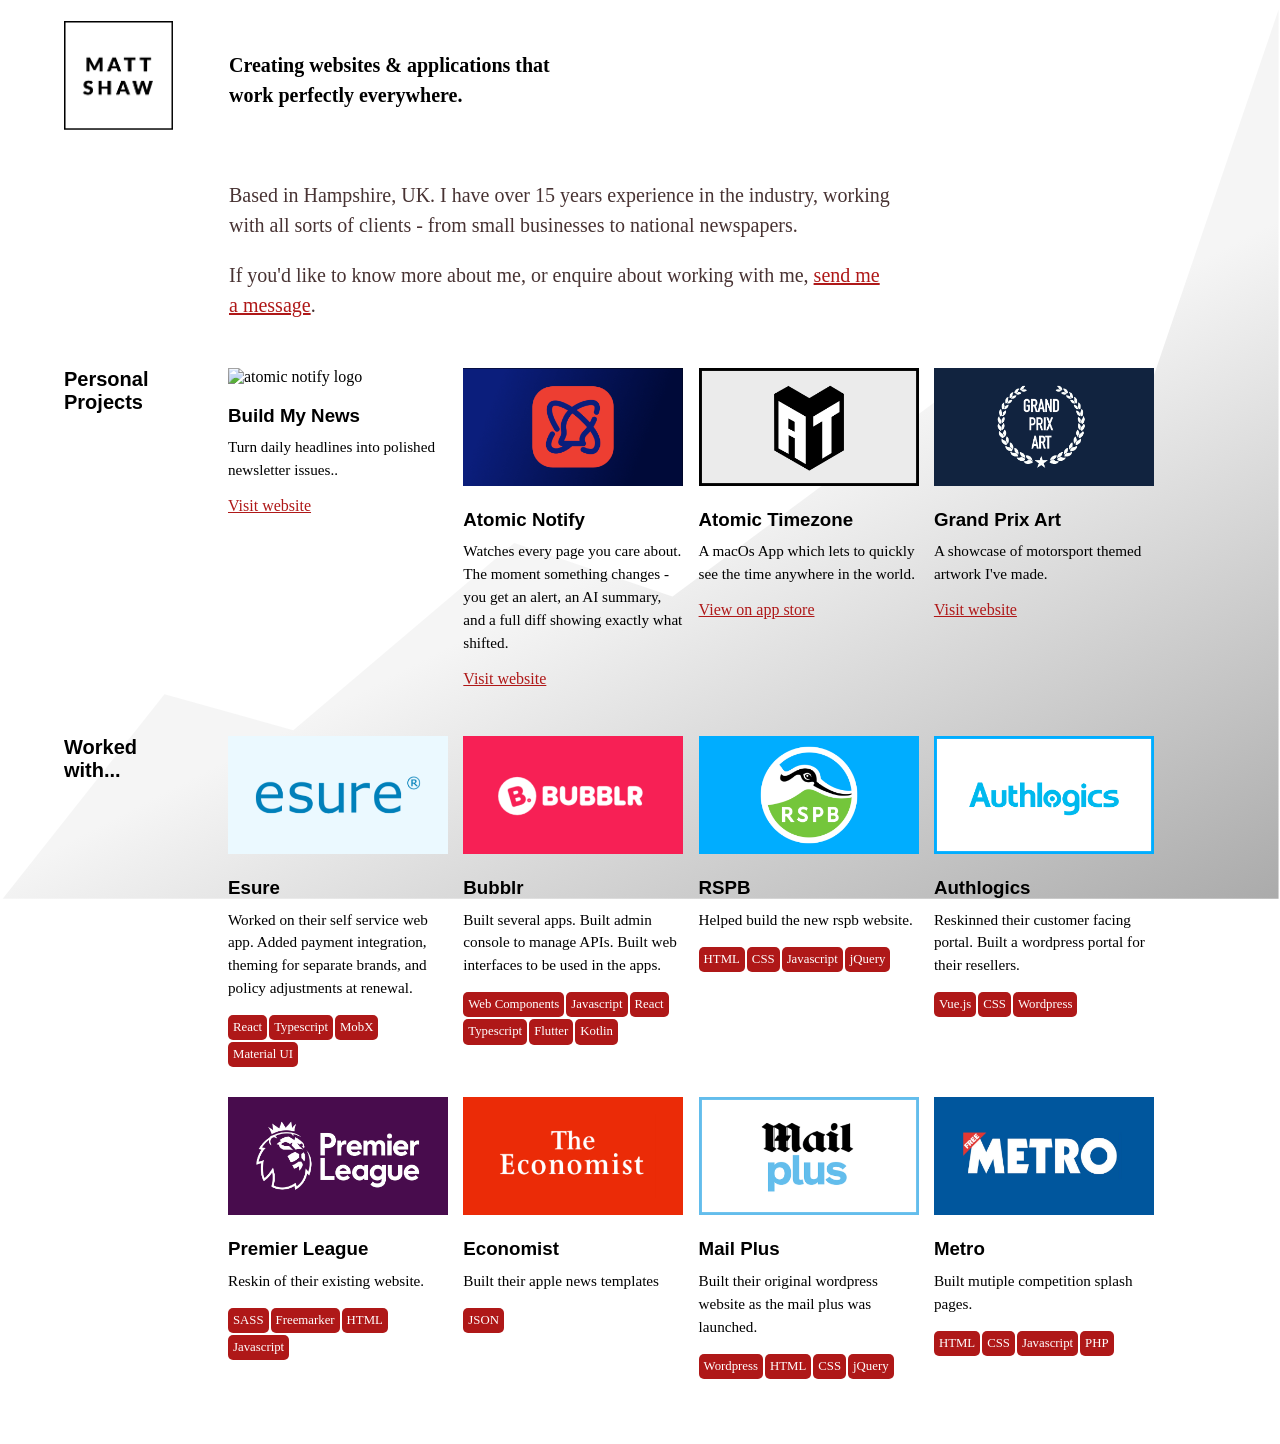
==== index.html @ e07a87ea "added build my news" ====
<!DOCTYPE html>
<html>
  <head>
    <meta charset="UTF-8" />
	<link href="css/normalise.css" rel="stylesheet"/>
	<link href="css/style.css" rel="stylesheet"/>
    <title>Matt Shaw - Designer & Developer</title>

    <meta name="viewport" content="width=device-width, initial-scale=1.0"> 
  </head>

  <body>
    <section class="intro">
        <h1 class="col1"><img src="img/logo.png" alt="Matt Shaw" /></h1>
        <p><strong>Creating websites & applications that work perfectly everywhere.</strong></p>
    </section>
    <section class="summary">
        <p>Based in Hampshire, UK. I have over 15 years experience in the industry, working with all sorts of clients - from small businesses to national newspapers.</p>
        <p>If you'd like to know more about me, or enquire about working with me, <a href="mailto:matt+website@mttshw.com">send me a message</a>.</p>
    </section>
    <section class="listing">
        <h2>Personal Projects</h2>
        <ul>
            <li>
                <img src="img/bmn.png" alt="atomic notify logo">
                <h3>Build My News</h3>
                <p>Turn daily headlines into polished newsletter issues..</p>
                <a href="https://buildmy.news/" target="_blank">Visit website</a>
            </li>
            <li>
                <img src="img/an.png" alt="atomic notify logo">
                <h3>Atomic Notify</h3>
                <p>Watches every page you care about. The moment something changes - you get an alert, an AI summary, and a full diff showing exactly what shifted.</p>
                <a href="https://atomicnotify.com/" target="_blank">Visit website</a>
            </li>
            <li>
                <img src="img/at.png" alt="atomic timezone logo">
                <h3>Atomic Timezone</h3>
                <p>A macOs App which lets to quickly see the time anywhere in the world.</p>
                <a href="https://apps.apple.com/gb/app/atomic-timezone/id6544810206" target="_blank">View on app store</a>
            </li>
            <li>
                <img src="img/gpa.png" alt="grand prix art logo">
                <h3>Grand Prix Art</h3>
                <p>A showcase of motorsport themed artwork I've made.</p>
                <a href="https://grandprixart.co.uk/" target="_blank">Visit website</a>
            </li>
        </ul>
    </section>
    <section class="listing">
        <h2>Worked with...</h2>
        <ul>
            <li>
                <img src="img/esure.png" alt="esure logo">
                <h3>Esure</h3>
                <p>Worked on their self service web app. Added payment integration, theming for separate brands, and policy adjustments at renewal.</p>
                <p><span>React</span><span>Typescript</span><span>MobX</span><span>Material UI</span></p>
            </li>
            <li>
                <img src="img/bubblr.png" alt="bubblr logo">
                <h3>Bubblr</h3>
                <p>Built several apps. Built admin console to manage APIs. Built web interfaces to be used in the apps.</p>
                <p><span>Web Components</span><span>Javascript</span><span>React</span><span>Typescript</span><span>Flutter</span><span>Kotlin</span></p>
            </li>
            <li>
                <img src="img/rspb.png" alt="RSPB logo">
                <h3>RSPB</h3>
                <p>Helped build the new rspb website.</p>
                <p><span>HTML</span><span>CSS</span><span>Javascript</span><span>jQuery</span></p>
            </li>
            <li>
                <img src="img/authlogics.png" alt="Authlogics logo">
                <h3>Authlogics</h3>
                <p>Reskinned their customer facing portal. Built a wordpress portal for their resellers.</p>
                <p><span>Vue.js</span><span>CSS</span><span>Wordpress</span></p>
            </li>
            <li>
                <img src="img/pl.png" alt="Premier League logo">
                <h3>Premier League</h3>
                <p>Reskin of their existing website.</p>
                <p><span>SASS</span><span>Freemarker</span><span>HTML</span><span>Javascript</span></p>
            </li>
            <li>
                <img src="img/economist.png" alt="Economist logo">
                <h3>Economist</h3>
                <p>Built their apple news templates</p>
                <p><span>JSON</span></p>
            </li>
            <li>
                <img src="img/mailplus.png" alt="Mail Plus logo">
                <h3>Mail Plus</h3>
                <p>Built their original wordpress website as the mail plus was launched.</p>
                <p><span>Wordpress</span><span>HTML</span><span>CSS</span><span>jQuery</span></p>
            </li>
            <li>
                <img src="img/metro.png" alt="Metro logo">
                <h3>Metro</h3>
                <p>Built mutiple competition splash pages.</p>
                <p><span>HTML</span><span>CSS</span><span>Javascript</span><span>PHP</span></p>
            </li>
        </ul>
    </section>
    <svg id="background" viewBox="0 0 1668 2388" preserveAspectRatio="none">
        <g clip-path="url(#_clip1)">
            <path d="M0.609,2386.9L213.212,1839.11L381.445,1934.7L669.485,1437.52L875.83,1579.85L1253.15,1010.52L1473.35,1164.9L1668.11,1.789L1668.11,2386.95L0.609,2386.9Z" style="fill:url(#_Linear2);"/>
        </g>
        <defs>
            <linearGradient id="_Linear2" x1="0" y1="0" x2="1" y2="0" gradientUnits="userSpaceOnUse" gradientTransform="matrix(907.239,867.837,-867.837,907.239,767.013,1523.65)"><stop offset="0" style="stop-color:rgb(245,245,245);stop-opacity:1"/><stop offset="1" style="stop-color:rgb(170,170,170);stop-opacity:1"/></linearGradient>
        </defs>
    </svg>
  </body>
  <script>
    const svg = document.querySelector('svg');
    const path = svg.querySelector('path');
    setInterval( () => {                                
        path.setAttribute("d", `M0.609,2386.9L213.212,${randomY(1639, 2039)}.11L381.445,${randomY(1734, 2134)}.7L669.485,${randomY(1237, 1637)}.52L875.83,${randomY(1379, 1779)}.85L1253.15,${randomY(810, 1210)}.52L1473.35,${randomY(964, 1364)}.9L1668.11,1.789L1668.11,2386.95L0.609,2386.9Z`);
        // console.log(path.d);
    }, 2600);
    const randomY = (min, max) => {
        return Math.floor(Math.random() * (max - min + 1) + min);
    }
  </script>
</html>
---- css/normalise.css ----
/* Document
 * ========================================================================== */

/**
 * 1. Correct the line height in all browsers.
 * 2. Prevent adjustments of font size after orientation changes in
 *    IE on Windows Phone and in iOS.
 */

 html {
    line-height: 1.15; /* 1 */
    -ms-text-size-adjust: 100%; /* 2 */
    -webkit-text-size-adjust: 100%; /* 2 */
  }
  
  /* Sections
   * ========================================================================== */
  
  /**
   * Correct the font size and margin on `h1` elements within `section` and
   * `article` contexts in Chrome, Edge, Firefox, and Safari.
   */
  
  h1 {
    font-size: 2em;
    margin: 0.67em 0;
  }
  
  /* Grouping content
   * ========================================================================== */
  
  /**
   * Remove the margin on nested lists in Chrome, Edge, IE, and Safari.
   */
  
  dl dl,
  dl ol,
  dl ul,
  ol dl,
  ul dl {
    margin: 0;
  }
  
  /**
   * Remove the margin on nested lists in Edge 18- and IE.
   */
  
  ol ol,
  ol ul,
  ul ol,
  ul ul {
    margin: 0;
  }

  body {
    padding: 0;
    margin: 0;
  }
  
  /**
   * 1. Add the correct box sizing in Firefox.
   * 2. Correct the inheritance of border color in Firefox.
   * 3. Show the overflow in Edge 18- and IE.
   */
  
  hr {
    box-sizing: content-box; /* 1 */
    color: inherit; /* 2 */
    height: 0; /* 1 */
    overflow: visible; /* 3 */
  }
  
  /**
   * Add the correct display in IE.
   */
  
  main {
    display: block;
  }
  
  /**
   * 1. Correct the inheritance and scaling of font size in all browsers.
   * 2. Correct the odd `em` font sizing in all browsers.
   */
  
  pre {
    font-family: monospace, monospace; /* 1 */
    font-size: 1em; /* 2 */
  }
  
  /* Text-level semantics
   * ========================================================================== */
  
  /**
   * Remove the gray background on active links in IE 10.
   */
  
  a {
    background-color: transparent;
  }
  
  /**
   * Add the correct text decoration in Edge 18-, IE, and Safari.
   */
  
  abbr[title] {
    text-decoration: underline;
    text-decoration: underline dotted;
  }
  
  /**
   * Add the correct font weight in Chrome, Edge, and Safari.
   */
  
  b,
  strong {
    font-weight: bolder;
  }
  
  /**
   * 1. Correct the inheritance and scaling of font size in all browsers.
   * 2. Correct the odd `em` font sizing in all browsers.
   */
  
  code,
  kbd,
  samp {
    font-family: monospace, monospace; /* 1 */
    font-size: 1em; /* 2 */
  }
  
  /**
   * Add the correct font size in all browsers.
   */
  
  small {
    font-size: 80%;
  }
  
  /* Embedded content
   * ========================================================================== */
  
  /**
   * Add the correct display in IE 9-.
   */
  
  audio,
  video {
    display: inline-block;
  }
  
  /**
   * Add the correct display in iOS 4-7.
   */
  
  audio:not([controls]) {
    display: none;
    height: 0;
  }
  
  /**
   * Remove the border on images within links in IE 10-.
   */
  
  img {
    border-style: none;
  }
  
  /**
   * Hide the overflow in IE.
   */
  
  svg:not(:root) {
    overflow: hidden;
  }
  
  /* Tabular data
   * ========================================================================== */
  
  /**
   * 1. Correct table border color inheritance in all Chrome, Edge, and Safari.
   * 2. Remove text indentation from table contents in Chrome, Edge, and Safari.
   */
  
  table {
    border-color: inherit; /* 1 */
    text-indent: 0; /* 2 */
  }
  
  /* Forms
   * ========================================================================== */
  
  /**
   * Remove the margin on controls in Safari.
   */
  
  button,
  input,
  select {
    margin: 0;
  }
  
  /**
   * 1. Show the overflow in IE.
   * 2. Remove the inheritance of text transform in Edge 18-, Firefox, and IE.
   */
  
  button {
    overflow: visible; /* 1 */
    text-transform: none; /* 2 */
  }
  
  /**
   * Correct the inability to style buttons in iOS and Safari.
   */
  
  button,
  [type="button"],
  [type="reset"],
  [type="submit"] {
    -webkit-appearance: button;
  }
  
  /**
   * Correct the padding in Firefox.
   */
  
  fieldset {
    padding: 0.35em 0.75em 0.625em;
  }
  
  /**
   * Show the overflow in Edge 18- and IE.
   */
  
  input {
    overflow: visible;
  }
  
  /**
   * 1. Correct the text wrapping in Edge 18- and IE.
   * 2. Correct the color inheritance from `fieldset` elements in IE.
   */
  
  legend {
    box-sizing: border-box; /* 1 */
    color: inherit; /* 2 */
    display: table; /* 1 */
    max-width: 100%; /* 1 */
    white-space: normal; /* 1 */
  }
  
  /**
   * 1. Add the correct display in Edge 18- and IE.
   * 2. Add the correct vertical alignment in Chrome, Edge, and Firefox.
   */
  
  progress {
    display: inline-block; /* 1 */
    vertical-align: baseline; /* 2 */
  }
  
  /**
   * Remove the inheritance of text transform in Firefox.
   */
  
  select {
    text-transform: none;
  }
  
  /**
   * 1. Remove the margin in Firefox and Safari.
   * 2. Remove the default vertical scrollbar in IE.
   */
  
  textarea {
    margin: 0; /* 1 */
    overflow: auto; /* 2 */
  }
  
  /**
   * 1. Add the correct box sizing in IE 10-.
   * 2. Remove the padding in IE 10-.
   */
  
  [type="checkbox"],
  [type="radio"] {
    box-sizing: border-box; /* 1 */
    padding: 0; /* 2 */
  }
  
  /**
   * 1. Correct the odd appearance in Chrome, Edge, and Safari.
   * 2. Correct the outline style in Safari.
   */
  
  [type="search"] {
    -webkit-appearance: textfield; /* 1 */
    outline-offset: -2px; /* 2 */
  }
  
  /**
   * Correct the cursor style of increment and decrement buttons in Safari.
   */
  
  ::-webkit-inner-spin-button,
  ::-webkit-outer-spin-button {
    height: auto;
  }
  
  /**
   * Correct the text style of placeholders in Chrome, Edge, and Safari.
   */
  
  ::-webkit-input-placeholder {
    color: inherit;
    opacity: 0.54;
  }
  
  /**
   * Remove the inner padding in Chrome, Edge, and Safari on macOS.
   */
  
  ::-webkit-search-decoration {
    -webkit-appearance: none;
  }
  
  /**
   * 1. Correct the inability to style upload buttons in iOS and Safari.
   * 2. Change font properties to `inherit` in Safari.
   */
  
  ::-webkit-file-upload-button {
    -webkit-appearance: button; /* 1 */
    font: inherit; /* 2 */
  }
  
  /**
   * Remove the inner border and padding of focus outlines in Firefox.
   */
  
  ::-moz-focus-inner {
    border-style: none;
    padding: 0;
  }
  
  /**
   * Restore the focus outline styles unset by the previous rule in Firefox.
   */
  
  :-moz-focusring {
    outline: 1px dotted ButtonText;
  }
  
  /**
   * Remove the additional :invalid styles in Firefox.
   */
  
  :-moz-ui-invalid {
    box-shadow: none;
  }
  
  /* Interactive
   * ========================================================================== */
  
  /*
   * Add the correct display in Edge 18- and IE.
   */
  
  details {
    display: block;
  }
  
  /*
   * Add the correct styles in Edge 18-, IE, and Safari.
   */
  
  dialog {
    background-color: white;
    border: solid;
    color: black;
    display: block;
    height: -moz-fit-content;
    height: -webkit-fit-content;
    height: fit-content;
    left: 0;
    margin: auto;
    padding: 1em;
    position: absolute;
    right: 0;
    width: -moz-fit-content;
    width: -webkit-fit-content;
    width: fit-content;
  }
  
  dialog:not([open]) {
    display: none;
  }
  
  /*
   * Add the correct display in all browsers.
   */
  
  summary {
    display: list-item;
  }
  
  /* Scripting
   * ========================================================================== */
  
  /**
   * Add the correct display in IE 9-.
   */
  
  canvas {
    display: inline-block;
  }
  
  /**
   * Add the correct display in IE.
   */
  
  template {
    display: none;
  }
  
  /* User interaction
   * ========================================================================== */
  
  /**
   * Add the correct display in IE 10-.
   */
  
  [hidden] {
    display: none;
  }
---- css/style.css ----
body {
    font-family: Georgia, 'Times New Roman', Times, serif;
}
#background {
    position: fixed;
    width: 100vw;
    height: 100vh;
    top: 0;
    right: 0;
    z-index: -1;
}
.intro {
    display: flex;
    align-items: center;
}
p {
    font-size: 1.25rem;
    line-height: 1.5;
}
.intro p {
    max-width: 350px;
}
.col1 {
    width: 165px;
    margin-left: 5vw;
}
.col1 img {
    max-width: 109px;
}

.summary {
    margin-left: calc(5vw + 165px);
    max-width: 662px;
    margin-bottom: 3rem;
}
.summary p {
    color: #483333;
}

a {
    color: #AF1818;
}

.listing {
    display: flex;
    margin: 0 5vw 3rem;
}
.listing p {
    font-size: 0.95rem;
    margin-top: 0;
}
.listing h3 {
    font-family: Helvetica, Arial, sans-serif;
    margin-bottom: 10px;
}
.listing h2 {
    font-family: Helvetica, Arial, sans-serif;
    font-size: 1.25rem;
    margin-right: 30px;
    min-width: 134px;
    margin-top: 0;
    max-width: 134px;
}
.listing ul {
    margin: 0;
    padding: 0;
    list-style: none;
    display: grid;
    grid-template-columns: 25% 25% 25% 25%;
    max-width: 890px;
    width: 100%;
    grid-gap: 1vw;
}
.listing li {
    max-width: 220px;
}
.listing img {
    width: 100%;
}
.listing span {
    display: inline-block;
    padding: 3px 5px;
    border-radius: 5px;
    background: #AF1818;
    color: white;
    font-size: 0.8rem;
    margin: 0 2px 2px 0;
}

svg path {
    stroke: white;
    stroke-width: 4;
    transition: 2.5s;
}

@media (max-width: 1023px) {
    .listing ul {
        grid-template-columns: 33% 33% 33%;
    }
}

@media (max-width: 766px) {
    .listing ul {
        grid-template-columns: 50% 50%;
    }
}

@media (max-width: 550px) {
    p {
        font-size: 1rem;
    }
    .summary {
        margin-left: 5vw;
        margin-right: 5vw;
    }
    .col1 img {
        max-width: 70px;
        margin-right: 5vw;
    }
    .listing {
        flex-direction: column;
    }
    .listing h2 {    
        max-width: 100%;
    }
}
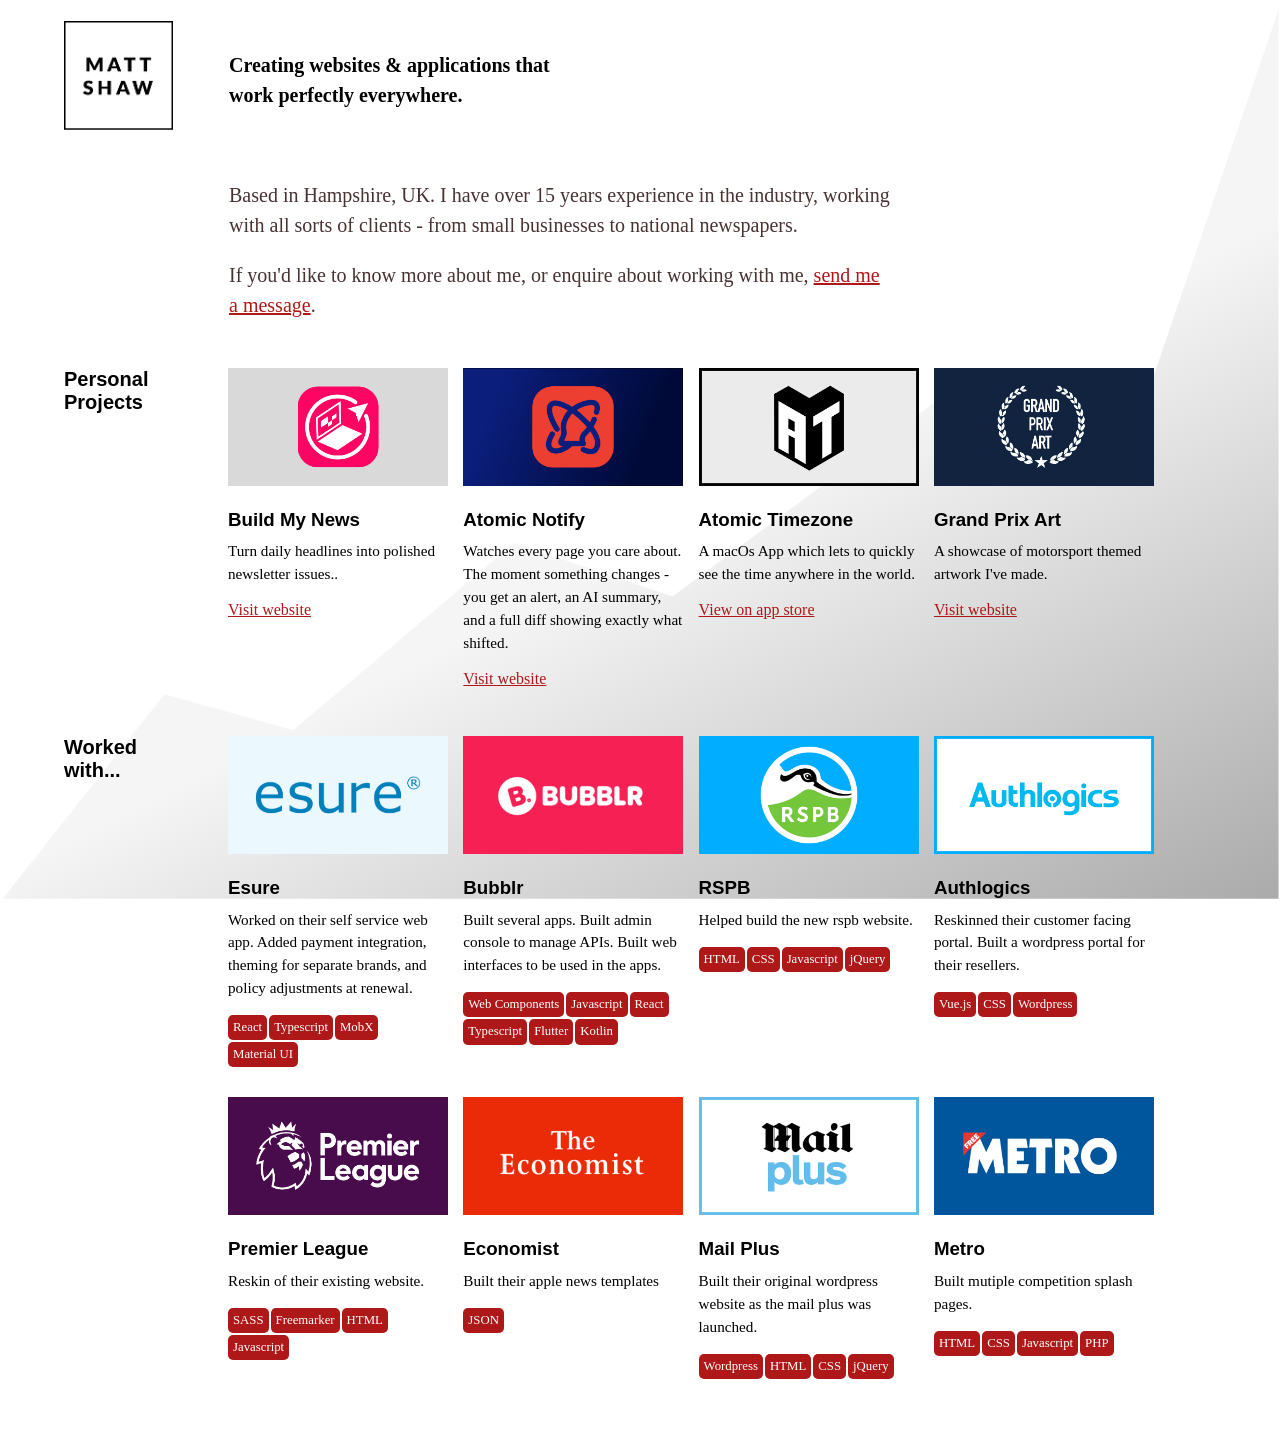
==== commit 23f3bcf9: "quick fix" ====
--- a/index.html
+++ b/index.html
@@ -22,7 +22,7 @@
         <h2>Personal Projects</h2>
         <ul>
             <li>
-                <img src="img/bmn.png" alt="atomic notify logo">
+                <img src="img/bmn.jpg" alt="build my news logo">
                 <h3>Build My News</h3>
                 <p>Turn daily headlines into polished newsletter issues..</p>
                 <a href="https://buildmy.news/" target="_blank">Visit website</a>
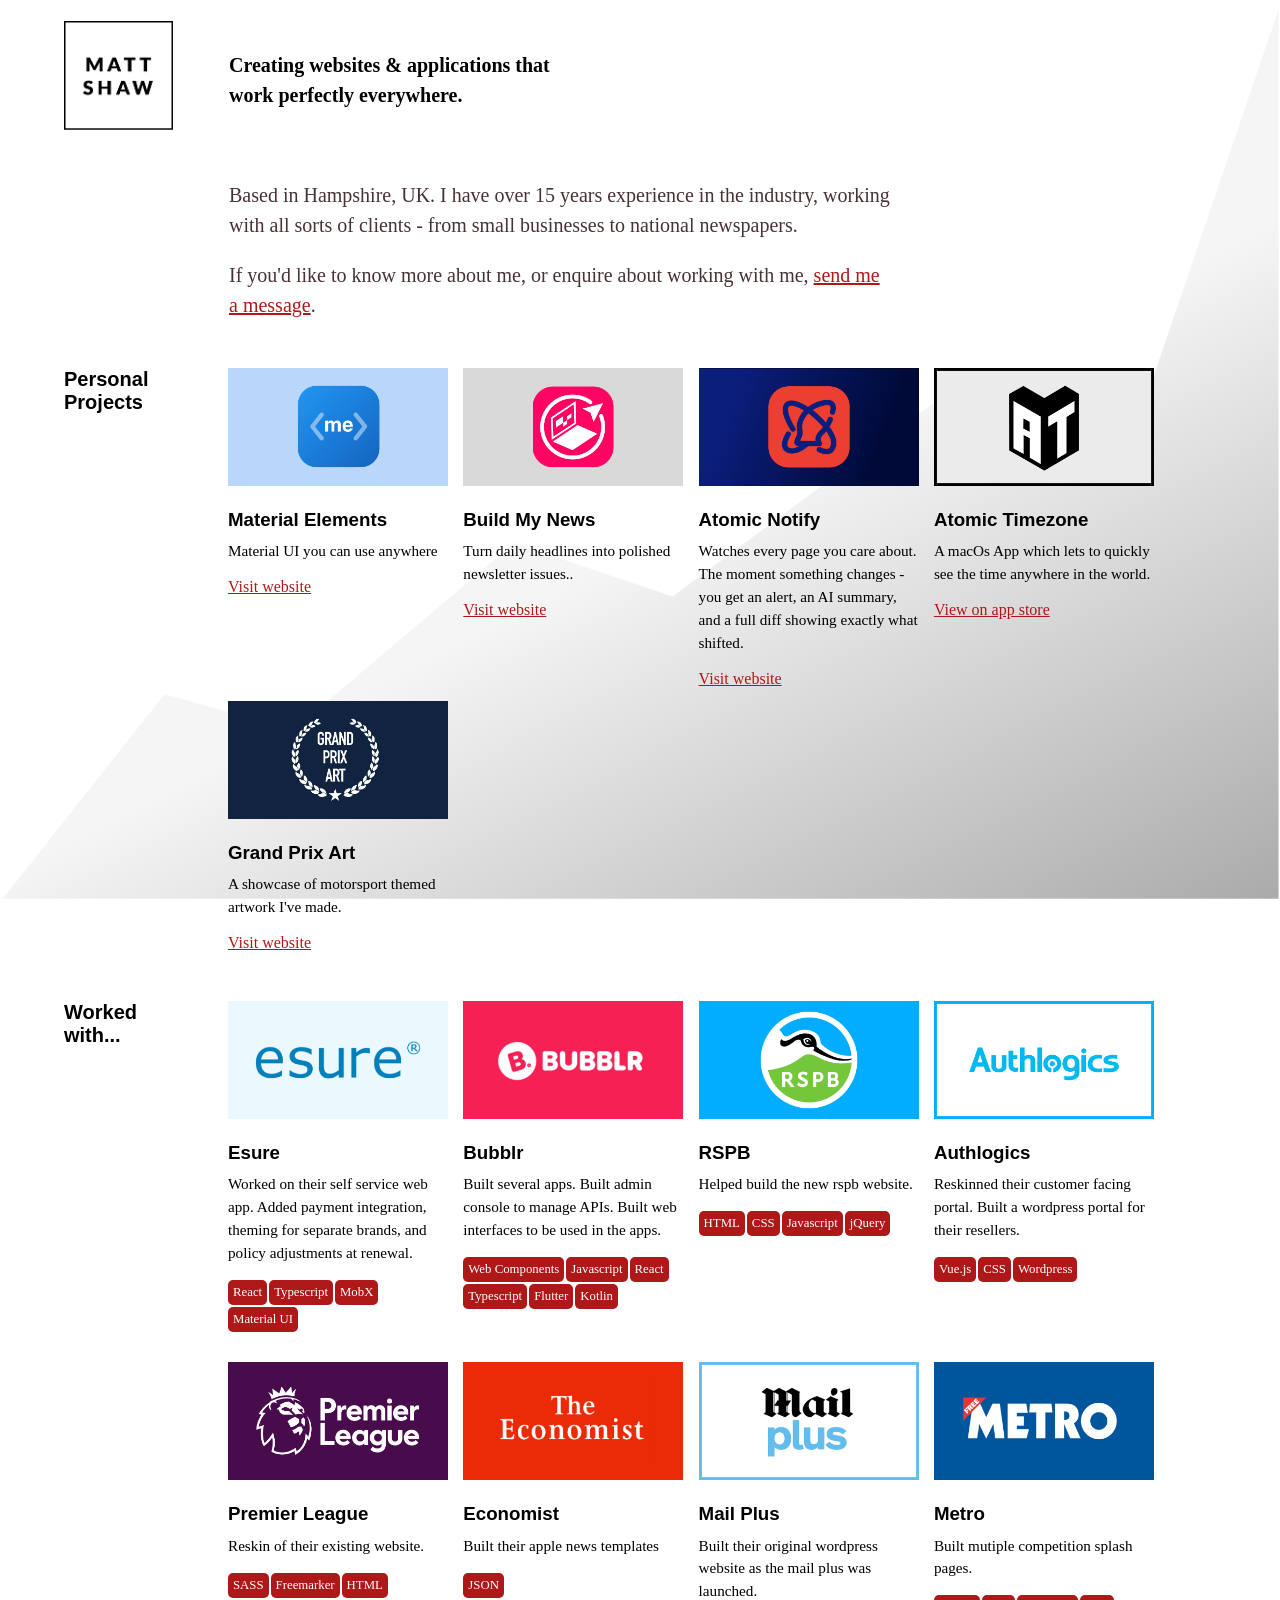
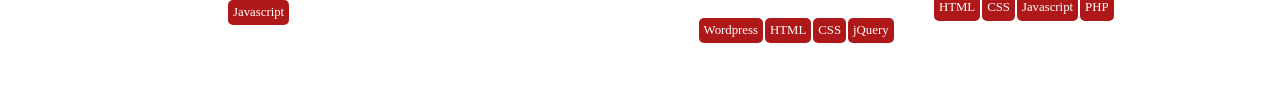
==== commit 3ae53ce6: "added material elements" ====
--- a/index.html
+++ b/index.html
@@ -21,6 +21,12 @@
     <section class="listing">
         <h2>Personal Projects</h2>
         <ul>
+            <li>
+                <img src="img/me.jpg" alt="material elements logo">
+                <h3>Material Elements</h3>
+                <p>Material UI you can use anywhere</p>
+                <a href="https://materialelements.io/" target="_blank">Visit website</a>
+            </li>
             <li>
                 <img src="img/bmn.jpg" alt="build my news logo">
                 <h3>Build My News</h3>
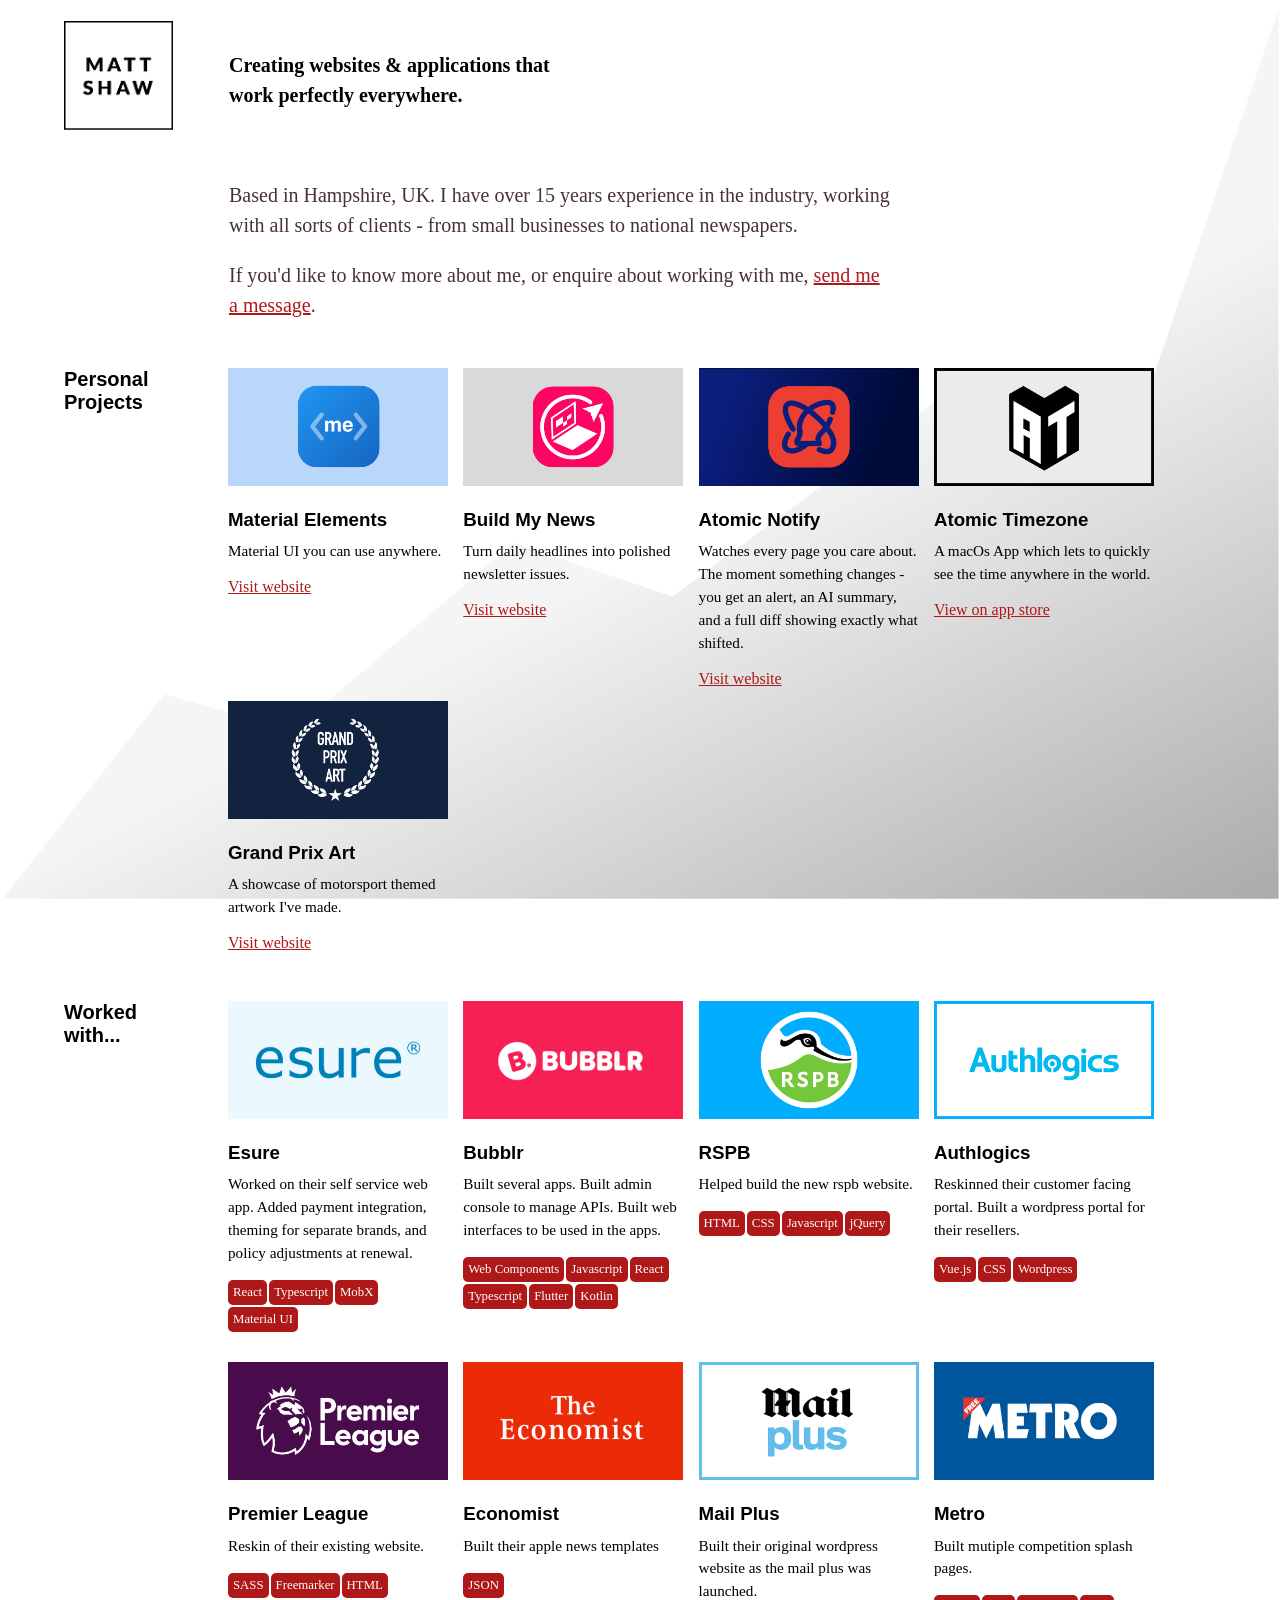
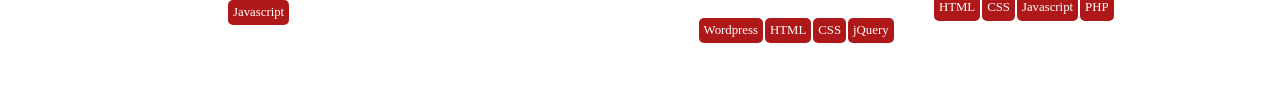
==== commit d2a47e1b: "small typo" ====
--- a/index.html
+++ b/index.html
@@ -24,13 +24,13 @@
             <li>
                 <img src="img/me.jpg" alt="material elements logo">
                 <h3>Material Elements</h3>
-                <p>Material UI you can use anywhere</p>
+                <p>Material UI you can use anywhere.</p>
                 <a href="https://materialelements.io/" target="_blank">Visit website</a>
             </li>
             <li>
                 <img src="img/bmn.jpg" alt="build my news logo">
                 <h3>Build My News</h3>
-                <p>Turn daily headlines into polished newsletter issues..</p>
+                <p>Turn daily headlines into polished newsletter issues.</p>
                 <a href="https://buildmy.news/" target="_blank">Visit website</a>
             </li>
             <li>
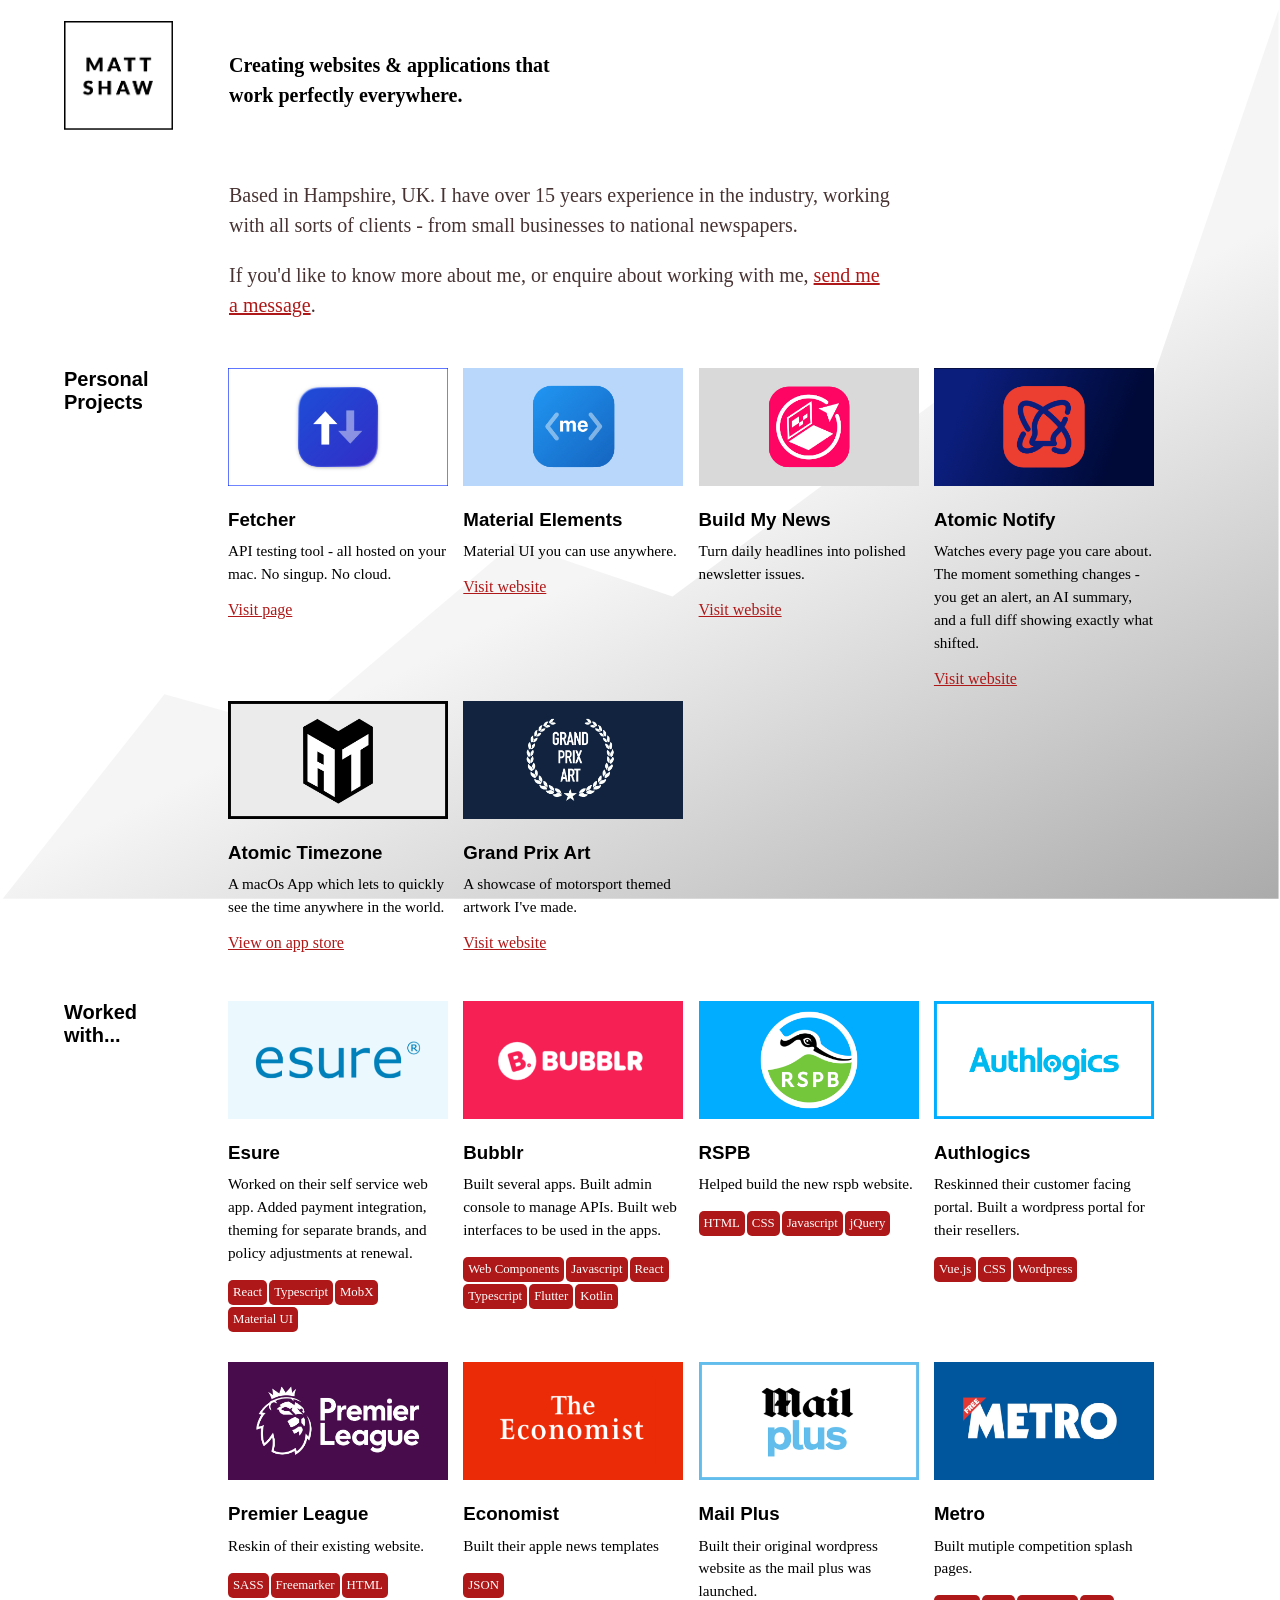
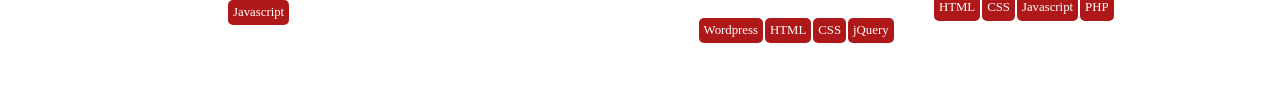
==== commit 1a1a5065: "added fetcher" ====
--- a/index.html
+++ b/index.html
@@ -21,6 +21,12 @@
     <section class="listing">
         <h2>Personal Projects</h2>
         <ul>
+            <li>
+                <img src="img/fe.jpg" alt="material elements logo">
+                <h3>Fetcher</h3>
+                <p>API testing tool - all hosted on your mac. No singup. No cloud.</p>
+                <a href="/fetcher" target="_blank">Visit page</a>
+            </li>
             <li>
                 <img src="img/me.jpg" alt="material elements logo">
                 <h3>Material Elements</h3>
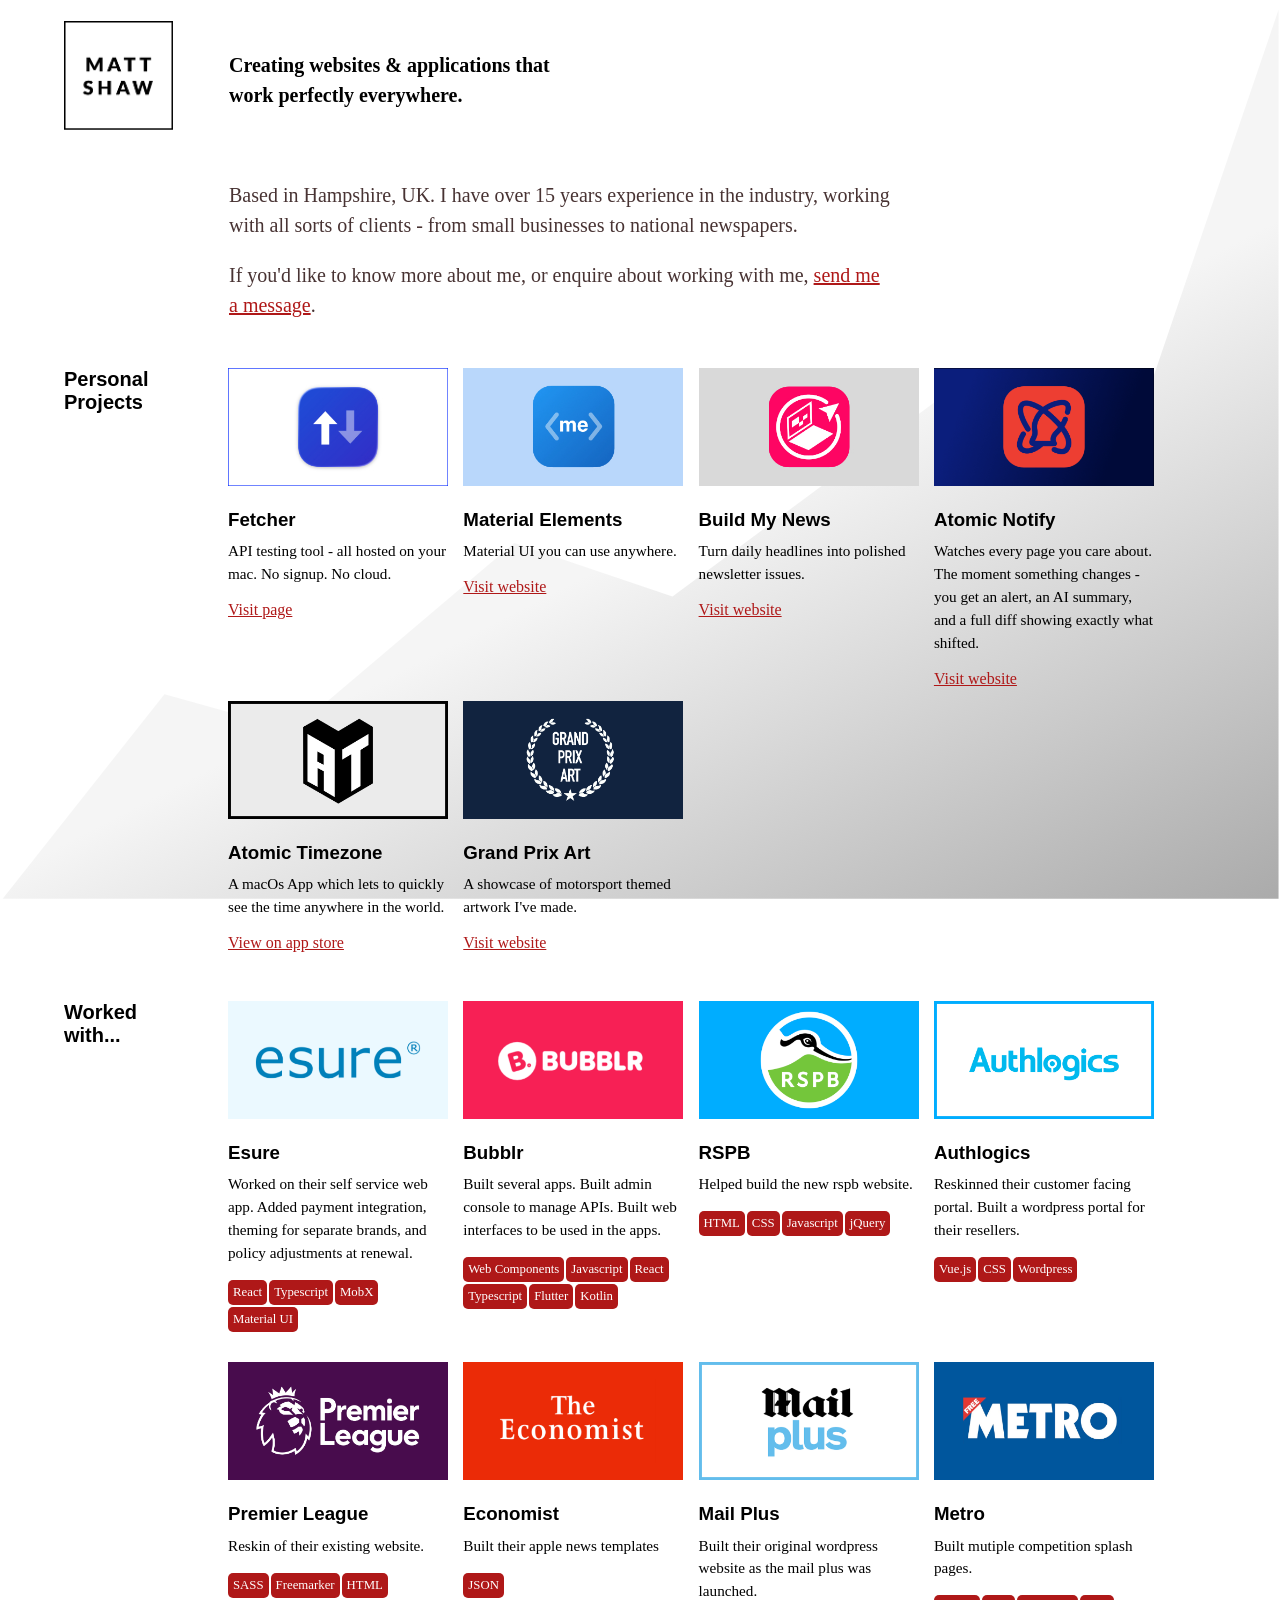
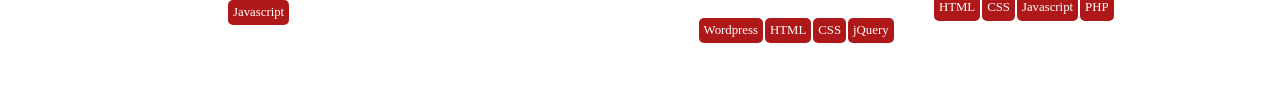
==== commit c9ef6ebb: "Fix typo in API description text" ====
--- a/index.html
+++ b/index.html
@@ -24,7 +24,7 @@
             <li>
                 <img src="img/fe.jpg" alt="material elements logo">
                 <h3>Fetcher</h3>
-                <p>API testing tool - all hosted on your mac. No singup. No cloud.</p>
+                <p>API testing tool - all hosted on your mac. No signup. No cloud.</p>
                 <a href="/fetcher" target="_blank">Visit page</a>
             </li>
             <li>
@@ -132,4 +132,4 @@
         return Math.floor(Math.random() * (max - min + 1) + min);
     }
   </script>
-</html>+</html>
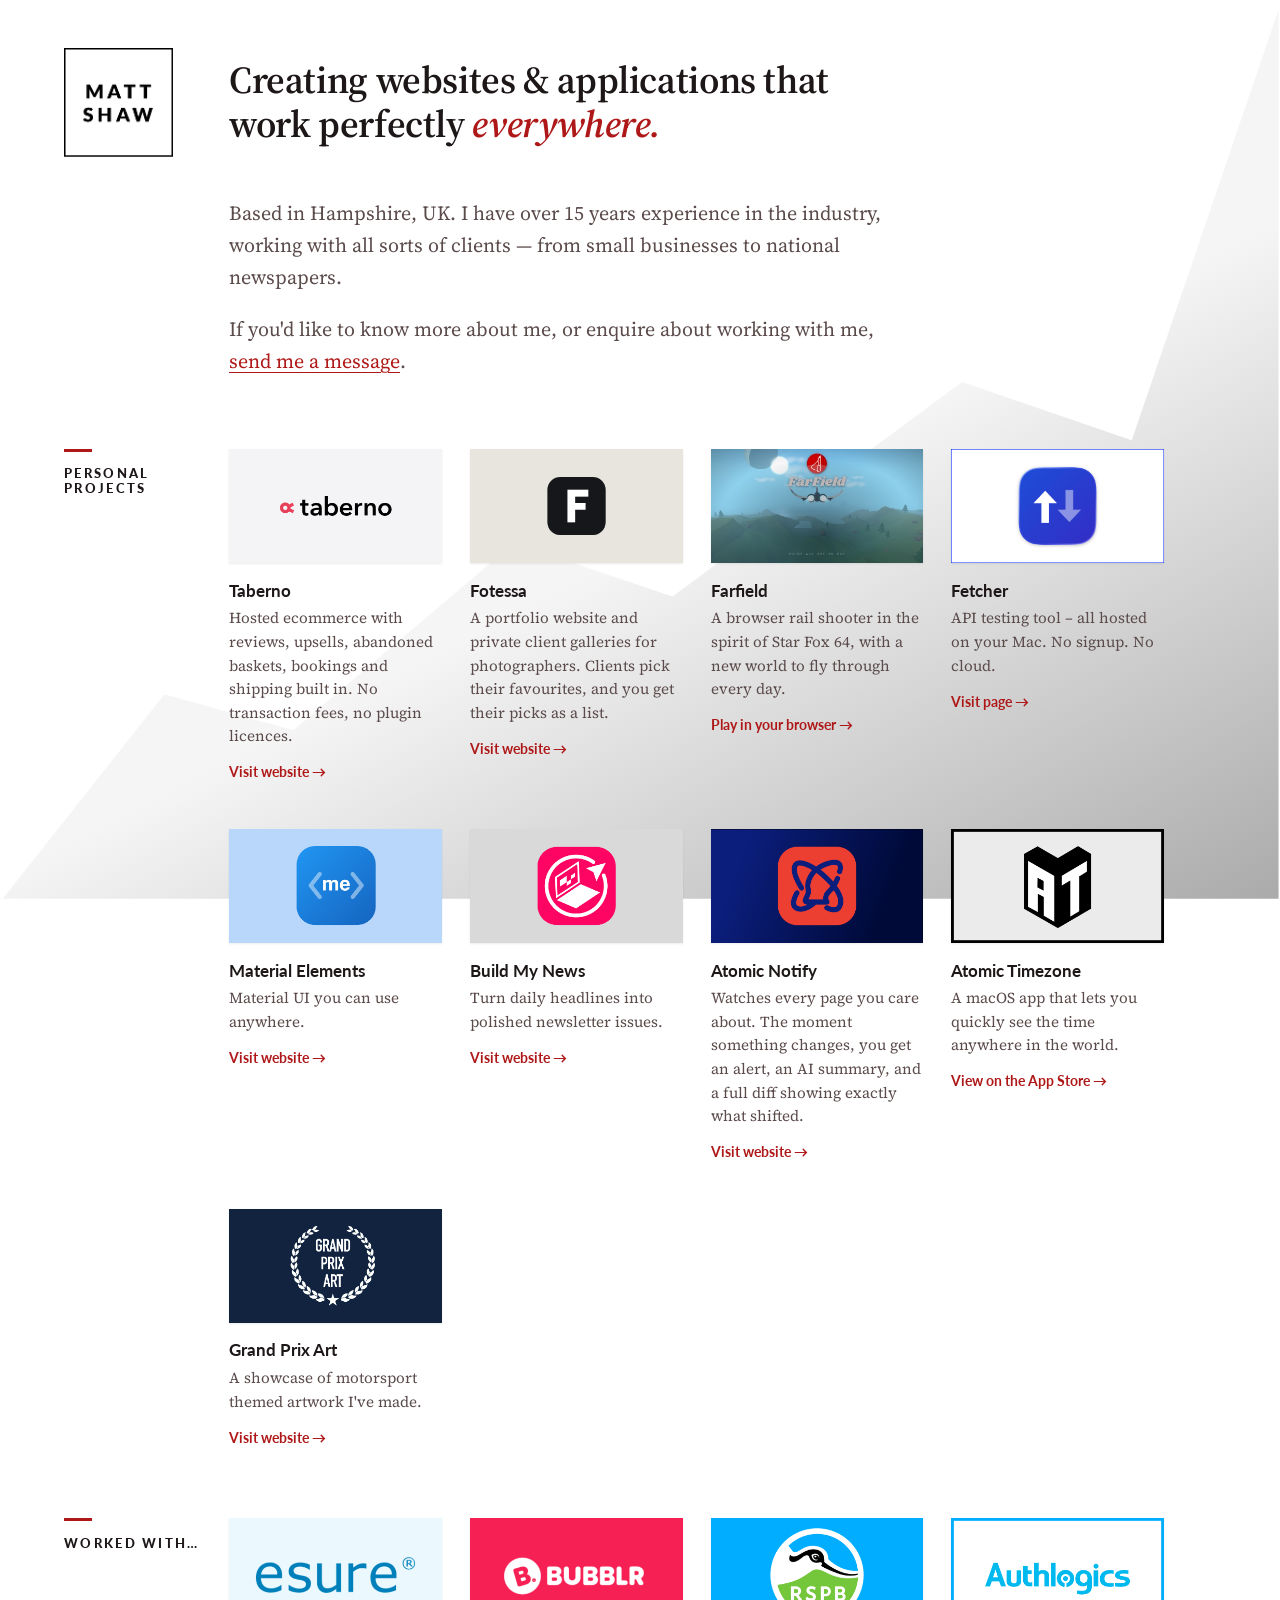
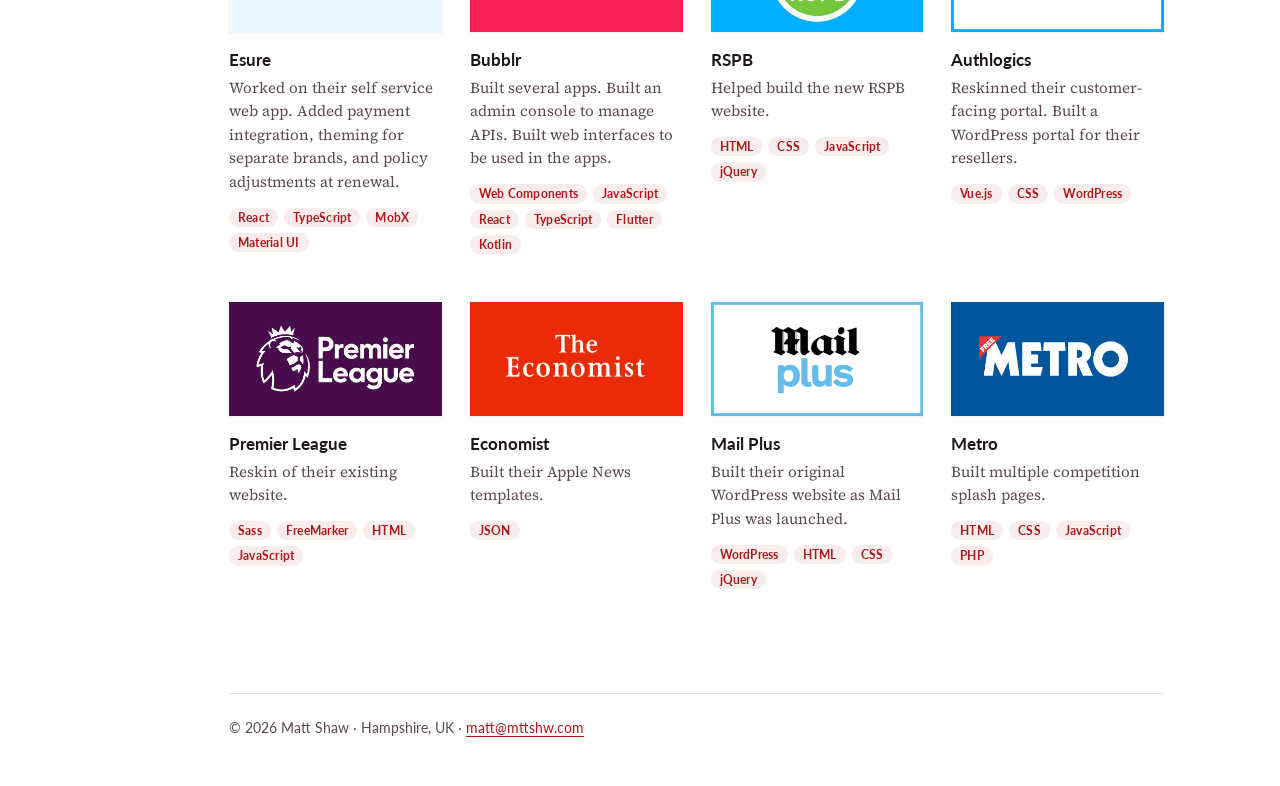
==== commit a2265ab4: "style updates + added extra projects" ====
--- a/index.html
+++ b/index.html
@@ -1,135 +1,176 @@
 <!DOCTYPE html>
-<html>
+<html lang="en" data-color-scheme="auto">
   <head>
     <meta charset="UTF-8" />
-	<link href="css/normalise.css" rel="stylesheet"/>
-	<link href="css/style.css" rel="stylesheet"/>
-    <title>Matt Shaw - Designer & Developer</title>
+    <meta name="viewport" content="width=device-width, initial-scale=1.0" />
+    <title>Matt Shaw — Designer &amp; Developer</title>
+    <meta name="description" content="Matt Shaw is a designer and developer based in Hampshire, UK, creating websites and applications that work perfectly everywhere." />
+    <meta name="theme-color" content="#ffffff" media="(prefers-color-scheme: light)" />
+    <meta name="theme-color" content="#121013" media="(prefers-color-scheme: dark)" />
+    <link rel="icon" href="img/logo.png" />
 
-    <meta name="viewport" content="width=device-width, initial-scale=1.0"> 
+    <link rel="preconnect" href="https://fonts.googleapis.com" />
+    <link rel="preconnect" href="https://fonts.gstatic.com" crossorigin />
+    <link href="https://fonts.googleapis.com/css2?family=Lato:wght@400;700;900&family=Source+Serif+4:ital,opsz,wght@0,8..60,400;0,8..60,600;1,8..60,400;1,8..60,600&display=swap" rel="stylesheet" />
+    <link href="css/normalise.css" rel="stylesheet" />
+    <link href="css/style.css" rel="stylesheet" />
   </head>
 
   <body>
-    <section class="intro">
-        <h1 class="col1"><img src="img/logo.png" alt="Matt Shaw" /></h1>
-        <p><strong>Creating websites & applications that work perfectly everywhere.</strong></p>
-    </section>
-    <section class="summary">
-        <p>Based in Hampshire, UK. I have over 15 years experience in the industry, working with all sorts of clients - from small businesses to national newspapers.</p>
-        <p>If you'd like to know more about me, or enquire about working with me, <a href="mailto:matt+website@mttshw.com">send me a message</a>.</p>
-    </section>
-    <section class="listing">
-        <h2>Personal Projects</h2>
-        <ul>
-            <li>
-                <img src="img/fe.jpg" alt="material elements logo">
-                <h3>Fetcher</h3>
-                <p>API testing tool - all hosted on your mac. No signup. No cloud.</p>
-                <a href="/fetcher" target="_blank">Visit page</a>
-            </li>
-            <li>
-                <img src="img/me.jpg" alt="material elements logo">
-                <h3>Material Elements</h3>
-                <p>Material UI you can use anywhere.</p>
-                <a href="https://materialelements.io/" target="_blank">Visit website</a>
-            </li>
-            <li>
-                <img src="img/bmn.jpg" alt="build my news logo">
-                <h3>Build My News</h3>
-                <p>Turn daily headlines into polished newsletter issues.</p>
-                <a href="https://buildmy.news/" target="_blank">Visit website</a>
-            </li>
-            <li>
-                <img src="img/an.png" alt="atomic notify logo">
-                <h3>Atomic Notify</h3>
-                <p>Watches every page you care about. The moment something changes - you get an alert, an AI summary, and a full diff showing exactly what shifted.</p>
-                <a href="https://atomicnotify.com/" target="_blank">Visit website</a>
-            </li>
-            <li>
-                <img src="img/at.png" alt="atomic timezone logo">
-                <h3>Atomic Timezone</h3>
-                <p>A macOs App which lets to quickly see the time anywhere in the world.</p>
-                <a href="https://apps.apple.com/gb/app/atomic-timezone/id6544810206" target="_blank">View on app store</a>
-            </li>
-            <li>
-                <img src="img/gpa.png" alt="grand prix art logo">
-                <h3>Grand Prix Art</h3>
-                <p>A showcase of motorsport themed artwork I've made.</p>
-                <a href="https://grandprixart.co.uk/" target="_blank">Visit website</a>
-            </li>
-        </ul>
-    </section>
-    <section class="listing">
-        <h2>Worked with...</h2>
-        <ul>
-            <li>
-                <img src="img/esure.png" alt="esure logo">
-                <h3>Esure</h3>
-                <p>Worked on their self service web app. Added payment integration, theming for separate brands, and policy adjustments at renewal.</p>
-                <p><span>React</span><span>Typescript</span><span>MobX</span><span>Material UI</span></p>
-            </li>
-            <li>
-                <img src="img/bubblr.png" alt="bubblr logo">
-                <h3>Bubblr</h3>
-                <p>Built several apps. Built admin console to manage APIs. Built web interfaces to be used in the apps.</p>
-                <p><span>Web Components</span><span>Javascript</span><span>React</span><span>Typescript</span><span>Flutter</span><span>Kotlin</span></p>
-            </li>
-            <li>
-                <img src="img/rspb.png" alt="RSPB logo">
-                <h3>RSPB</h3>
-                <p>Helped build the new rspb website.</p>
-                <p><span>HTML</span><span>CSS</span><span>Javascript</span><span>jQuery</span></p>
-            </li>
-            <li>
-                <img src="img/authlogics.png" alt="Authlogics logo">
-                <h3>Authlogics</h3>
-                <p>Reskinned their customer facing portal. Built a wordpress portal for their resellers.</p>
-                <p><span>Vue.js</span><span>CSS</span><span>Wordpress</span></p>
-            </li>
-            <li>
-                <img src="img/pl.png" alt="Premier League logo">
-                <h3>Premier League</h3>
-                <p>Reskin of their existing website.</p>
-                <p><span>SASS</span><span>Freemarker</span><span>HTML</span><span>Javascript</span></p>
-            </li>
-            <li>
-                <img src="img/economist.png" alt="Economist logo">
-                <h3>Economist</h3>
-                <p>Built their apple news templates</p>
-                <p><span>JSON</span></p>
-            </li>
-            <li>
-                <img src="img/mailplus.png" alt="Mail Plus logo">
-                <h3>Mail Plus</h3>
-                <p>Built their original wordpress website as the mail plus was launched.</p>
-                <p><span>Wordpress</span><span>HTML</span><span>CSS</span><span>jQuery</span></p>
-            </li>
-            <li>
-                <img src="img/metro.png" alt="Metro logo">
-                <h3>Metro</h3>
-                <p>Built mutiple competition splash pages.</p>
-                <p><span>HTML</span><span>CSS</span><span>Javascript</span><span>PHP</span></p>
-            </li>
-        </ul>
-    </section>
-    <svg id="background" viewBox="0 0 1668 2388" preserveAspectRatio="none">
-        <g clip-path="url(#_clip1)">
-            <path d="M0.609,2386.9L213.212,1839.11L381.445,1934.7L669.485,1437.52L875.83,1579.85L1253.15,1010.52L1473.35,1164.9L1668.11,1.789L1668.11,2386.95L0.609,2386.9Z" style="fill:url(#_Linear2);"/>
-        </g>
+    <svg id="background" viewBox="0 0 1668 2388" preserveAspectRatio="none" aria-hidden="true">
+        <path d="M0.609,2386.9L213.212,1839.11L381.445,1934.7L669.485,1437.52L875.83,1579.85L1253.15,1010.52L1473.35,1164.9L1668.11,1.789L1668.11,2386.95L0.609,2386.9Z" fill="url(#mountain)"/>
         <defs>
-            <linearGradient id="_Linear2" x1="0" y1="0" x2="1" y2="0" gradientUnits="userSpaceOnUse" gradientTransform="matrix(907.239,867.837,-867.837,907.239,767.013,1523.65)"><stop offset="0" style="stop-color:rgb(245,245,245);stop-opacity:1"/><stop offset="1" style="stop-color:rgb(170,170,170);stop-opacity:1"/></linearGradient>
+            <linearGradient id="mountain" x1="0" y1="0" x2="1" y2="0" gradientUnits="userSpaceOnUse" gradientTransform="matrix(907.239,867.837,-867.837,907.239,767.013,1523.65)">
+                <stop offset="0" class="mountain-start"/>
+                <stop offset="1" class="mountain-end"/>
+            </linearGradient>
         </defs>
     </svg>
+
+    <main class="page">
+        <header class="row intro">
+            <h1 class="logo"><img src="img/logo.png" alt="Matt Shaw" width="109" height="109" /></h1>
+            <p class="tagline">Creating websites &amp; applications that work perfectly <em>everywhere.</em></p>
+        </header>
+
+        <section class="row summary">
+            <div class="content">
+                <p>Based in Hampshire, UK. I have over 15 years experience in the industry, working with all sorts of clients — from small businesses to national newspapers.</p>
+                <p>If you'd like to know more about me, or enquire about working with me, <a href="mailto:matt+website@mttshw.com">send me a message</a>.</p>
+            </div>
+        </section>
+
+        <section class="row listing">
+            <h2>Personal Projects</h2>
+            <ul class="cards">
+                <li class="card card--linked">
+                    <img src="img/taberno.png" alt="Taberno logo" width="410" height="220" />
+                    <h3>Taberno</h3>
+                    <p>Hosted ecommerce with reviews, upsells, abandoned baskets, bookings and shipping built in. No transaction fees, no plugin licences.</p>
+                    <a class="card-link" href="https://taberno.io/" target="_blank" rel="noopener">Visit website <span aria-hidden="true">→</span></a>
+                </li>
+                <li class="card card--linked">
+                    <img src="img/fotessa.png" alt="Fotessa logo" width="410" height="220" />
+                    <h3>Fotessa</h3>
+                    <p>A portfolio website and private client galleries for photographers. Clients pick their favourites, and you get their picks as a list.</p>
+                    <a class="card-link" href="https://fotessa.com/" target="_blank" rel="noopener">Visit website <span aria-hidden="true">→</span></a>
+                </li>
+                <li class="card card--linked">
+                    <img src="img/farfield.jpg" alt="Farfield, a low-poly ship flying over hills" width="410" height="220" />
+                    <h3>Farfield</h3>
+                    <p>A browser rail shooter in the spirit of Star Fox 64, with a new world to fly through every day.</p>
+                    <a class="card-link" href="https://farfield.mttshw.com/" target="_blank" rel="noopener">Play in your browser <span aria-hidden="true">→</span></a>
+                </li>
+                <li class="card card--linked">
+                    <img src="img/fe.jpg" alt="Fetcher logo" width="410" height="220" />
+                    <h3>Fetcher</h3>
+                    <p>API testing tool – all hosted on your Mac. No signup. No cloud.</p>
+                    <a class="card-link" href="/fetcher" target="_blank">Visit page <span aria-hidden="true">→</span></a>
+                </li>
+                <li class="card card--linked">
+                    <img src="img/me.jpg" alt="Material Elements logo" width="410" height="220" />
+                    <h3>Material Elements</h3>
+                    <p>Material UI you can use anywhere.</p>
+                    <a class="card-link" href="https://materialelements.io/" target="_blank" rel="noopener">Visit website <span aria-hidden="true">→</span></a>
+                </li>
+                <li class="card card--linked">
+                    <img src="img/bmn.jpg" alt="Build My News logo" width="410" height="220" />
+                    <h3>Build My News</h3>
+                    <p>Turn daily headlines into polished newsletter issues.</p>
+                    <a class="card-link" href="https://buildmy.news/" target="_blank" rel="noopener">Visit website <span aria-hidden="true">→</span></a>
+                </li>
+                <li class="card card--linked">
+                    <img src="img/an.png" alt="Atomic Notify logo" width="410" height="220" />
+                    <h3>Atomic Notify</h3>
+                    <p>Watches every page you care about. The moment something changes, you get an alert, an AI summary, and a full diff showing exactly what shifted.</p>
+                    <a class="card-link" href="https://atomicnotify.com/" target="_blank" rel="noopener">Visit website <span aria-hidden="true">→</span></a>
+                </li>
+                <li class="card card--linked">
+                    <img src="img/at.png" alt="Atomic Timezone logo" width="410" height="220" />
+                    <h3>Atomic Timezone</h3>
+                    <p>A macOS app that lets you quickly see the time anywhere in the world.</p>
+                    <a class="card-link" href="https://apps.apple.com/gb/app/atomic-timezone/id6544810206" target="_blank" rel="noopener">View on the App Store <span aria-hidden="true">→</span></a>
+                </li>
+                <li class="card card--linked">
+                    <img src="img/gpa.png" alt="Grand Prix Art logo" width="410" height="220" />
+                    <h3>Grand Prix Art</h3>
+                    <p>A showcase of motorsport themed artwork I've made.</p>
+                    <a class="card-link" href="https://grandprixart.co.uk/" target="_blank" rel="noopener">Visit website <span aria-hidden="true">→</span></a>
+                </li>
+            </ul>
+        </section>
+
+        <section class="row listing">
+            <h2>Worked with…</h2>
+            <ul class="cards">
+                <li class="card">
+                    <img src="img/esure.png" alt="Esure logo" width="410" height="220" loading="lazy" />
+                    <h3>Esure</h3>
+                    <p>Worked on their self service web app. Added payment integration, theming for separate brands, and policy adjustments at renewal.</p>
+                    <ul class="tags"><li>React</li><li>TypeScript</li><li>MobX</li><li>Material UI</li></ul>
+                </li>
+                <li class="card">
+                    <img src="img/bubblr.png" alt="Bubblr logo" width="410" height="220" loading="lazy" />
+                    <h3>Bubblr</h3>
+                    <p>Built several apps. Built an admin console to manage APIs. Built web interfaces to be used in the apps.</p>
+                    <ul class="tags"><li>Web Components</li><li>JavaScript</li><li>React</li><li>TypeScript</li><li>Flutter</li><li>Kotlin</li></ul>
+                </li>
+                <li class="card">
+                    <img src="img/rspb.png" alt="RSPB logo" width="410" height="220" loading="lazy" />
+                    <h3>RSPB</h3>
+                    <p>Helped build the new RSPB website.</p>
+                    <ul class="tags"><li>HTML</li><li>CSS</li><li>JavaScript</li><li>jQuery</li></ul>
+                </li>
+                <li class="card">
+                    <img src="img/authlogics.png" alt="Authlogics logo" width="410" height="220" loading="lazy" />
+                    <h3>Authlogics</h3>
+                    <p>Reskinned their customer-facing portal. Built a WordPress portal for their resellers.</p>
+                    <ul class="tags"><li>Vue.js</li><li>CSS</li><li>WordPress</li></ul>
+                </li>
+                <li class="card">
+                    <img src="img/pl.png" alt="Premier League logo" width="410" height="220" loading="lazy" />
+                    <h3>Premier League</h3>
+                    <p>Reskin of their existing website.</p>
+                    <ul class="tags"><li>Sass</li><li>FreeMarker</li><li>HTML</li><li>JavaScript</li></ul>
+                </li>
+                <li class="card">
+                    <img src="img/economist.png" alt="The Economist logo" width="410" height="220" loading="lazy" />
+                    <h3>Economist</h3>
+                    <p>Built their Apple News templates.</p>
+                    <ul class="tags"><li>JSON</li></ul>
+                </li>
+                <li class="card">
+                    <img src="img/mailplus.png" alt="Mail Plus logo" width="410" height="220" loading="lazy" />
+                    <h3>Mail Plus</h3>
+                    <p>Built their original WordPress website as Mail Plus was launched.</p>
+                    <ul class="tags"><li>WordPress</li><li>HTML</li><li>CSS</li><li>jQuery</li></ul>
+                </li>
+                <li class="card">
+                    <img src="img/metro.png" alt="Metro logo" width="410" height="220" loading="lazy" />
+                    <h3>Metro</h3>
+                    <p>Built multiple competition splash pages.</p>
+                    <ul class="tags"><li>HTML</li><li>CSS</li><li>JavaScript</li><li>PHP</li></ul>
+                </li>
+            </ul>
+        </section>
+
+        <footer class="row footer">
+            <p class="content">© <span id="year">2026</span> Matt Shaw · Hampshire, UK · <a href="mailto:matt+website@mttshw.com">matt@mttshw.com</a></p>
+        </footer>
+    </main>
+
+    <script>
+        document.getElementById('year').textContent = new Date().getFullYear();
+
+        const randomY = (min, max) => {
+            return Math.floor(Math.random() * (max - min + 1) + min);
+        }
+        const path = document.querySelector('#background path');
+        const reduceMotion = window.matchMedia('(prefers-reduced-motion: reduce)');
+        setInterval( () => {
+            if (reduceMotion.matches || document.hidden) return;
+            path.setAttribute("d", `M0.609,2386.9L213.212,${randomY(1639, 2039)}.11L381.445,${randomY(1734, 2134)}.7L669.485,${randomY(1237, 1637)}.52L875.83,${randomY(1379, 1779)}.85L1253.15,${randomY(810, 1210)}.52L1473.35,${randomY(964, 1364)}.9L1668.11,1.789L1668.11,2386.95L0.609,2386.9Z`);
+        }, 2600);
+    </script>
   </body>
-  <script>
-    const svg = document.querySelector('svg');
-    const path = svg.querySelector('path');
-    setInterval( () => {                                
-        path.setAttribute("d", `M0.609,2386.9L213.212,${randomY(1639, 2039)}.11L381.445,${randomY(1734, 2134)}.7L669.485,${randomY(1237, 1637)}.52L875.83,${randomY(1379, 1779)}.85L1253.15,${randomY(810, 1210)}.52L1473.35,${randomY(964, 1364)}.9L1668.11,1.789L1668.11,2386.95L0.609,2386.9Z`);
-        // console.log(path.d);
-    }, 2600);
-    const randomY = (min, max) => {
-        return Math.floor(Math.random() * (max - min + 1) + min);
-    }
-  </script>
 </html>
--- a/css/style.css
+++ b/css/style.css
@@ -1,6 +1,69 @@
+:root {
+    --bg: #ffffff;
+    --text: #1d1717;
+    --muted: #5b4b4b;
+    --accent: #AF1818;
+    --accent-tint: rgba(175, 24, 24, 0.08);
+    --rule: rgba(29, 23, 23, 0.12);
+    --card-shadow: 0 14px 30px -14px rgba(29, 23, 23, 0.35);
+    --mountain-start: rgb(245, 245, 245);
+    --mountain-end: rgb(170, 170, 170);
+    --mountain-stroke: #ffffff;
+
+    --serif: 'Source Serif 4', Georgia, 'Times New Roman', Times, serif;
+    --sans: 'Lato', Helvetica, Arial, sans-serif;
+
+    --label: 165px;
+    --gutter: 5vw;
+}
+
+/* Pages opt in with <html data-color-scheme="auto"> */
+@media (prefers-color-scheme: dark) {
+    :root[data-color-scheme="auto"] {
+        --bg: #121013;
+        --text: #f3eeee;
+        --muted: #b9abab;
+        --accent: #ff6e61;
+        --accent-tint: rgba(255, 110, 97, 0.12);
+        --rule: rgba(243, 238, 238, 0.14);
+        --card-shadow: 0 14px 30px -14px rgba(0, 0, 0, 0.8);
+        --mountain-start: #19171a;
+        --mountain-end: #322d33;
+        --mountain-stroke: #121013;
+    }
+    .logo img {
+        filter: invert(1);
+    }
+}
+
 body {
-    font-family: Georgia, 'Times New Roman', Times, serif;
-}
+    background: var(--bg);
+    color: var(--text);
+    font-family: var(--serif);
+    -webkit-font-smoothing: antialiased;
+    text-rendering: optimizeLegibility;
+}
+p {
+    line-height: 1.5;
+}
+
+a {
+    color: var(--accent);
+    text-decoration-thickness: 1px;
+    text-underline-offset: 0.2em;
+    transition: text-decoration-thickness 0.2s;
+}
+a:hover {
+    text-decoration-thickness: 2px;
+}
+a:focus-visible {
+    outline: 2px solid var(--accent);
+    outline-offset: 3px;
+    border-radius: 2px;
+}
+
+/* Background */
+
 #background {
     position: fixed;
     width: 100vw;
@@ -9,118 +72,268 @@
     right: 0;
     z-index: -1;
 }
+#background path {
+    stroke: var(--mountain-stroke);
+    stroke-width: 4;
+    transition: 2.5s ease-in-out;
+}
+.mountain-start {
+    stop-color: var(--mountain-start);
+}
+.mountain-end {
+    stop-color: var(--mountain-end);
+}
+
+/* Layout */
+
+.page {
+    max-width: 1100px;
+    padding: 0 var(--gutter);
+}
+.row {
+    display: grid;
+    grid-template-columns: var(--label) minmax(0, 1fr);
+    margin-bottom: 4.5rem;
+}
+.row > :last-child,
+.content {
+    grid-column: 2;
+}
+
+/* Intro */
+
 .intro {
-    display: flex;
     align-items: center;
-}
-p {
+    padding-top: 3rem;
+    margin-bottom: 2.5rem;
+}
+.logo {
+    margin: 0;
+    line-height: 0;
+}
+.logo img {
+    width: 109px;
+    height: auto;
+}
+.tagline {
+    margin: 0;
+    max-width: 17em;
+    font-size: clamp(1.6rem, 1.1rem + 1.6vw, 2.4rem);
+    font-weight: 600;
+    line-height: 1.15;
+    letter-spacing: -0.01em;
+}
+.tagline em {
+    color: var(--accent);
+}
+
+/* Summary */
+
+.summary p {
+    max-width: 34em;
+    margin: 0 0 1.25rem;
     font-size: 1.25rem;
-    line-height: 1.5;
-}
-.intro p {
-    max-width: 350px;
-}
-.col1 {
-    width: 165px;
-    margin-left: 5vw;
-}
-.col1 img {
-    max-width: 109px;
-}
-
-.summary {
-    margin-left: calc(5vw + 165px);
-    max-width: 662px;
-    margin-bottom: 3rem;
-}
-.summary p {
-    color: #483333;
-}
-
-a {
-    color: #AF1818;
-}
-
-.listing {
-    display: flex;
-    margin: 0 5vw 3rem;
-}
-.listing p {
-    font-size: 0.95rem;
-    margin-top: 0;
-}
-.listing h3 {
-    font-family: Helvetica, Arial, sans-serif;
-    margin-bottom: 10px;
-}
+    line-height: 1.6;
+    color: var(--muted);
+}
+.summary p:last-child {
+    margin-bottom: 0;
+}
+
+/* Listings */
+
 .listing h2 {
-    font-family: Helvetica, Arial, sans-serif;
-    font-size: 1.25rem;
-    margin-right: 30px;
-    min-width: 134px;
-    margin-top: 0;
-    max-width: 134px;
-}
-.listing ul {
+    grid-column: 1;
+    align-self: start;
+    position: sticky;
+    top: 2rem;
+    margin: 0;
+    padding-right: 1.5rem;
+    font-family: var(--sans);
+    font-size: 0.8rem;
+    font-weight: 900;
+    letter-spacing: 0.18em;
+    text-transform: uppercase;
+}
+.listing h2::before {
+    content: '';
+    display: block;
+    width: 28px;
+    height: 3px;
+    margin-bottom: 0.9rem;
+    background: var(--accent);
+}
+
+.cards {
     margin: 0;
     padding: 0;
     list-style: none;
     display: grid;
-    grid-template-columns: 25% 25% 25% 25%;
-    max-width: 890px;
+    grid-template-columns: repeat(4, minmax(0, 1fr));
+    gap: 3rem 1.75rem;
+}
+
+.card {
+    position: relative;
+}
+.card img {
+    display: block;
     width: 100%;
-    grid-gap: 1vw;
-}
-.listing li {
-    max-width: 220px;
-}
-.listing img {
-    width: 100%;
-}
-.listing span {
+    height: auto;
+    aspect-ratio: 41 / 22;
+    box-shadow: 0 1px 2px rgba(0, 0, 0, 0.08);
+    transition: transform 0.35s cubic-bezier(.2, .7, .3, 1), box-shadow 0.35s;
+}
+.card h3 {
+    margin: 1.1rem 0 0.4rem;
+    font-family: var(--sans);
+    font-size: 1.05rem;
+    font-weight: 700;
+}
+.card p {
+    margin: 0 0 0.9rem;
+    font-size: 0.95rem;
+    line-height: 1.55;
+    color: var(--muted);
+}
+
+.card-link {
+    font-family: var(--sans);
+    font-size: 0.85rem;
+    font-weight: 700;
+    text-decoration: none;
+}
+.card-link span {
     display: inline-block;
-    padding: 3px 5px;
-    border-radius: 5px;
-    background: #AF1818;
-    color: white;
-    font-size: 0.8rem;
-    margin: 0 2px 2px 0;
-}
-
-svg path {
-    stroke: white;
-    stroke-width: 4;
-    transition: 2.5s;
-}
+    transition: transform 0.25s;
+}
+/* Makes the whole card clickable */
+.card-link::after {
+    content: '';
+    position: absolute;
+    inset: 0;
+}
+.card--linked:hover img,
+.card--linked:focus-within img {
+    transform: translateY(-4px);
+    box-shadow: var(--card-shadow);
+}
+.card--linked:hover .card-link span,
+.card--linked:focus-within .card-link span {
+    transform: translateX(4px);
+}
+.card--linked:hover .card-link {
+    text-decoration: underline;
+}
+.card-link:focus-visible {
+    outline: none;
+}
+.card-link:focus-visible::after {
+    outline: 2px solid var(--accent);
+    outline-offset: 6px;
+}
+
+.tags {
+    display: flex;
+    flex-wrap: wrap;
+    gap: 6px;
+    margin: 0;
+    padding: 0;
+    list-style: none;
+}
+.tags li {
+    padding: 3px 9px;
+    border-radius: 999px;
+    background: var(--accent-tint);
+    color: var(--accent);
+    font-family: var(--sans);
+    font-size: 0.72rem;
+    font-weight: 700;
+    letter-spacing: 0.02em;
+}
+
+/* Footer */
+
+.footer {
+    margin-bottom: 0;
+    padding: 2rem 0 3rem;
+}
+.footer p {
+    margin: 0;
+    padding-top: 1.5rem;
+    border-top: 1px solid var(--rule);
+    font-family: var(--sans);
+    font-size: 0.85rem;
+    color: var(--muted);
+}
+
+/* Entrance */
+
+@media (prefers-reduced-motion: no-preference) {
+    .row {
+        animation: rise 0.8s cubic-bezier(.2, .7, .3, 1) both;
+    }
+    .row:nth-child(2) { animation-delay: 0.08s; }
+    .row:nth-child(3) { animation-delay: 0.16s; }
+    .row:nth-child(n + 4) { animation-delay: 0.24s; }
+}
+@keyframes rise {
+    from {
+        opacity: 0;
+        transform: translateY(14px);
+    }
+}
+
+/* Responsive */
 
 @media (max-width: 1023px) {
-    .listing ul {
-        grid-template-columns: 33% 33% 33%;
+    .cards {
+        grid-template-columns: repeat(3, minmax(0, 1fr));
     }
 }
 
 @media (max-width: 766px) {
-    .listing ul {
-        grid-template-columns: 50% 50%;
-    }
-}
-
-@media (max-width: 550px) {
-    p {
-        font-size: 1rem;
-    }
-    .summary {
-        margin-left: 5vw;
-        margin-right: 5vw;
-    }
-    .col1 img {
-        max-width: 70px;
-        margin-right: 5vw;
-    }
-    .listing {
-        flex-direction: column;
-    }
-    .listing h2 {    
-        max-width: 100%;
-    }
-}+    :root {
+        --label: 130px;
+    }
+    .cards {
+        grid-template-columns: repeat(2, minmax(0, 1fr));
+        gap: 2.5rem 1.25rem;
+    }
+}
+
+@media (max-width: 600px) {
+    :root {
+        --gutter: 16px;
+    }
+    .row {
+        grid-template-columns: minmax(0, 1fr);
+        margin-bottom: 3.5rem;
+    }
+    .row > :last-child,
+    .content,
+    .listing h2 {
+        grid-column: 1;
+    }
+    .intro {
+        grid-template-columns: auto minmax(0, 1fr);
+        gap: 1.25rem;
+        padding-top: 1.5rem;
+    }
+    .intro .tagline {
+        grid-column: 2;
+    }
+    .logo img {
+        width: 72px;
+    }
+    .summary p {
+        font-size: 1.1rem;
+    }
+    .listing h2 {
+        position: static;
+        margin-bottom: 1.5rem;
+    }
+    .card p {
+        font-size: 0.9rem;
+    }
+}
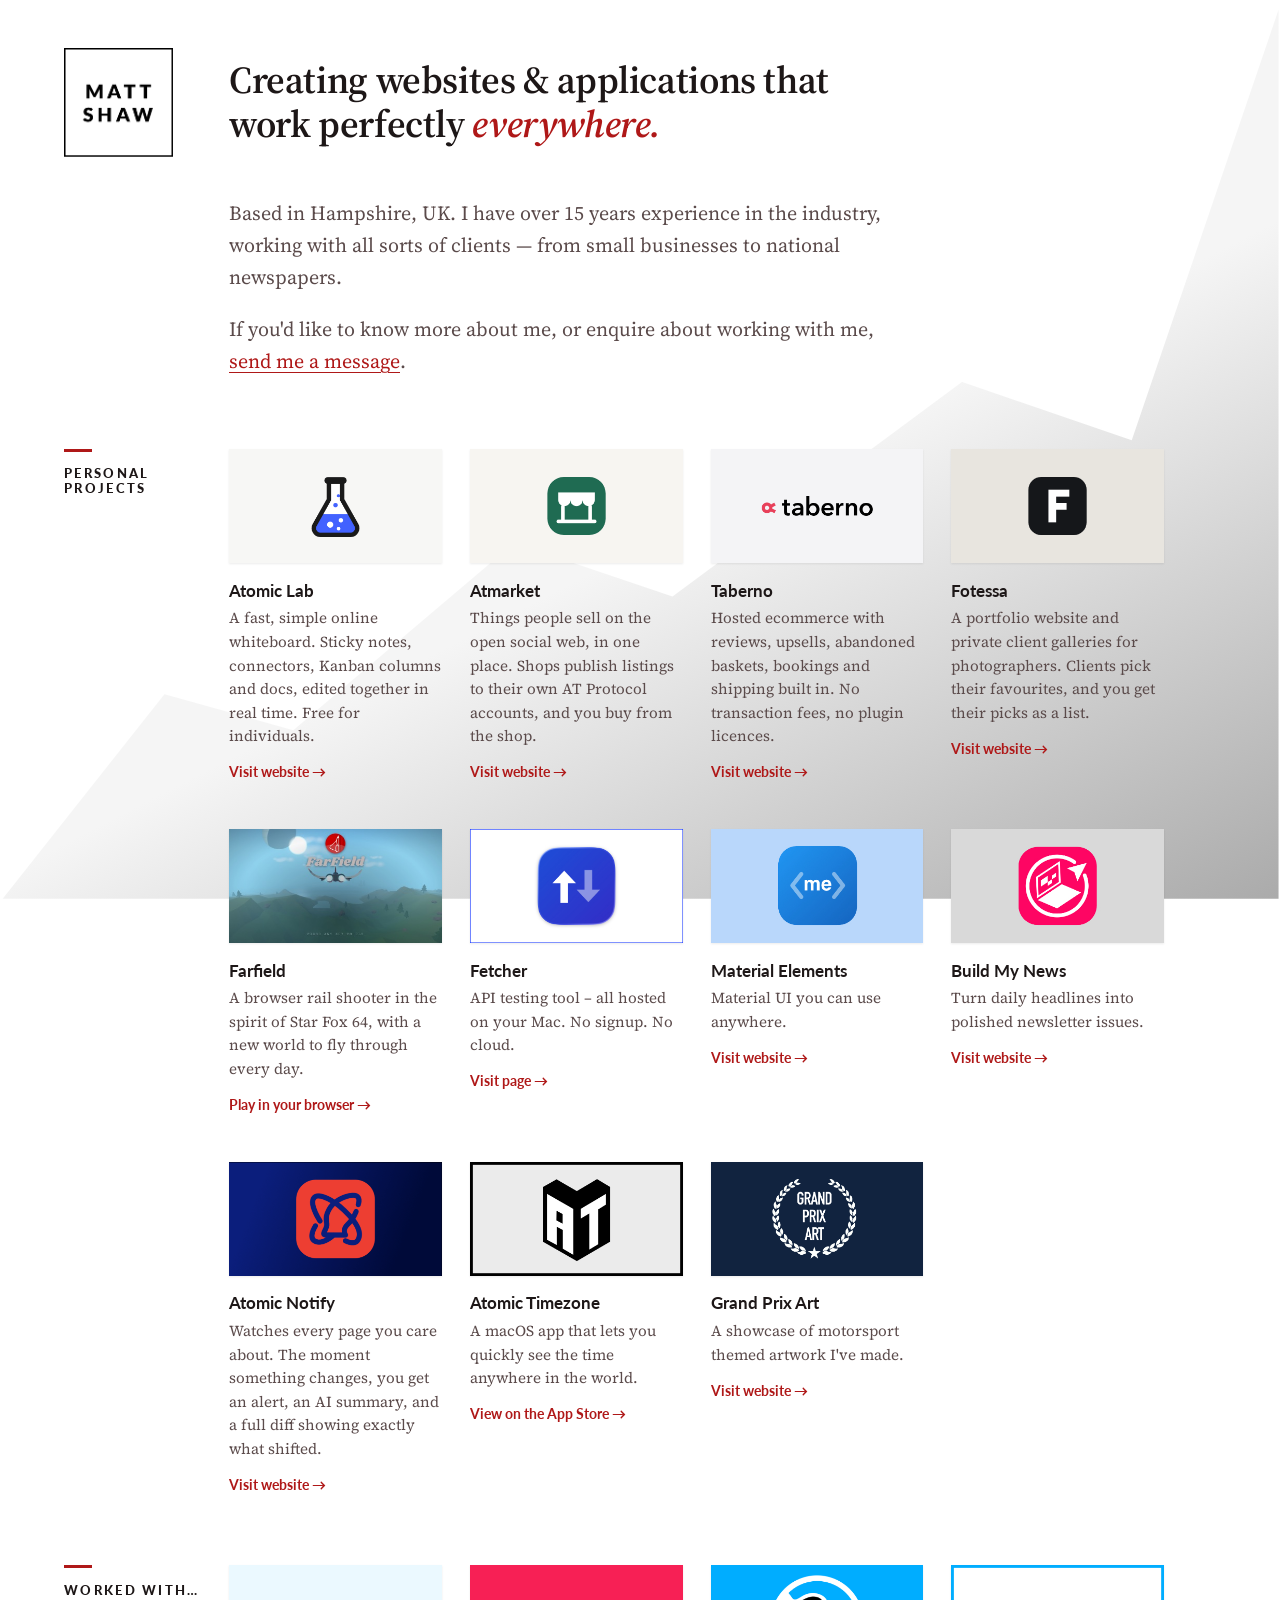
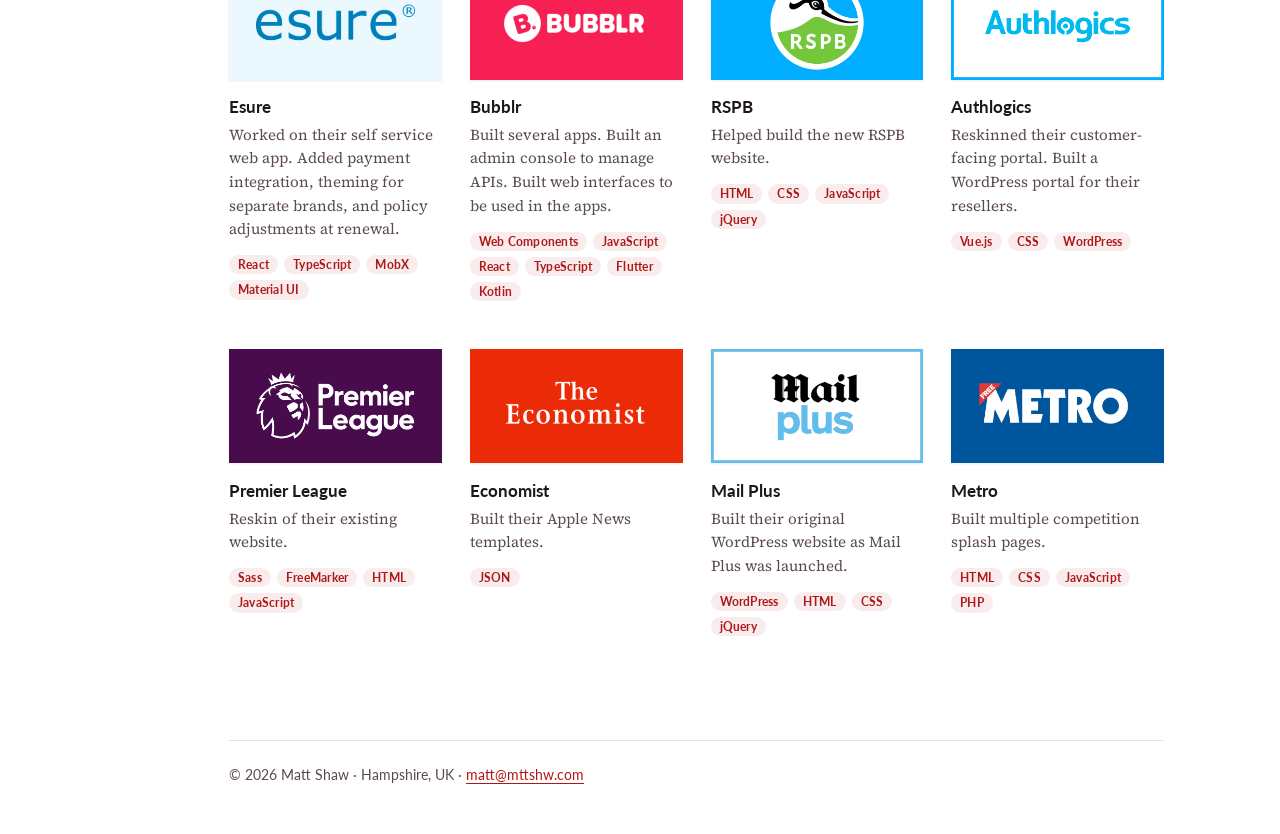
==== commit 67b330db: "added atomic lab and atmarket Co-Authored-By: Claude Opus 5.5 (1M context) <noreply@anthropic.com>" ====
--- a/index.html
+++ b/index.html
@@ -43,6 +43,18 @@
         <section class="row listing">
             <h2>Personal Projects</h2>
             <ul class="cards">
+                <li class="card card--linked">
+                    <img src="img/atomiclab.png" alt="Atomic Lab logo" width="410" height="220" />
+                    <h3>Atomic Lab</h3>
+                    <p>A fast, simple online whiteboard. Sticky notes, connectors, Kanban columns and docs, edited together in real time. Free for individuals.</p>
+                    <a class="card-link" href="https://atomiclab.work/" target="_blank" rel="noopener">Visit website <span aria-hidden="true">→</span></a>
+                </li>
+                <li class="card card--linked">
+                    <img src="img/atmarket.png" alt="Atmarket logo" width="410" height="220" />
+                    <h3>Atmarket</h3>
+                    <p>Things people sell on the open social web, in one place. Shops publish listings to their own AT Protocol accounts, and you buy from the shop.</p>
+                    <a class="card-link" href="https://atmarket.co/" target="_blank" rel="noopener">Visit website <span aria-hidden="true">→</span></a>
+                </li>
                 <li class="card card--linked">
                     <img src="img/taberno.png" alt="Taberno logo" width="410" height="220" />
                     <h3>Taberno</h3>
